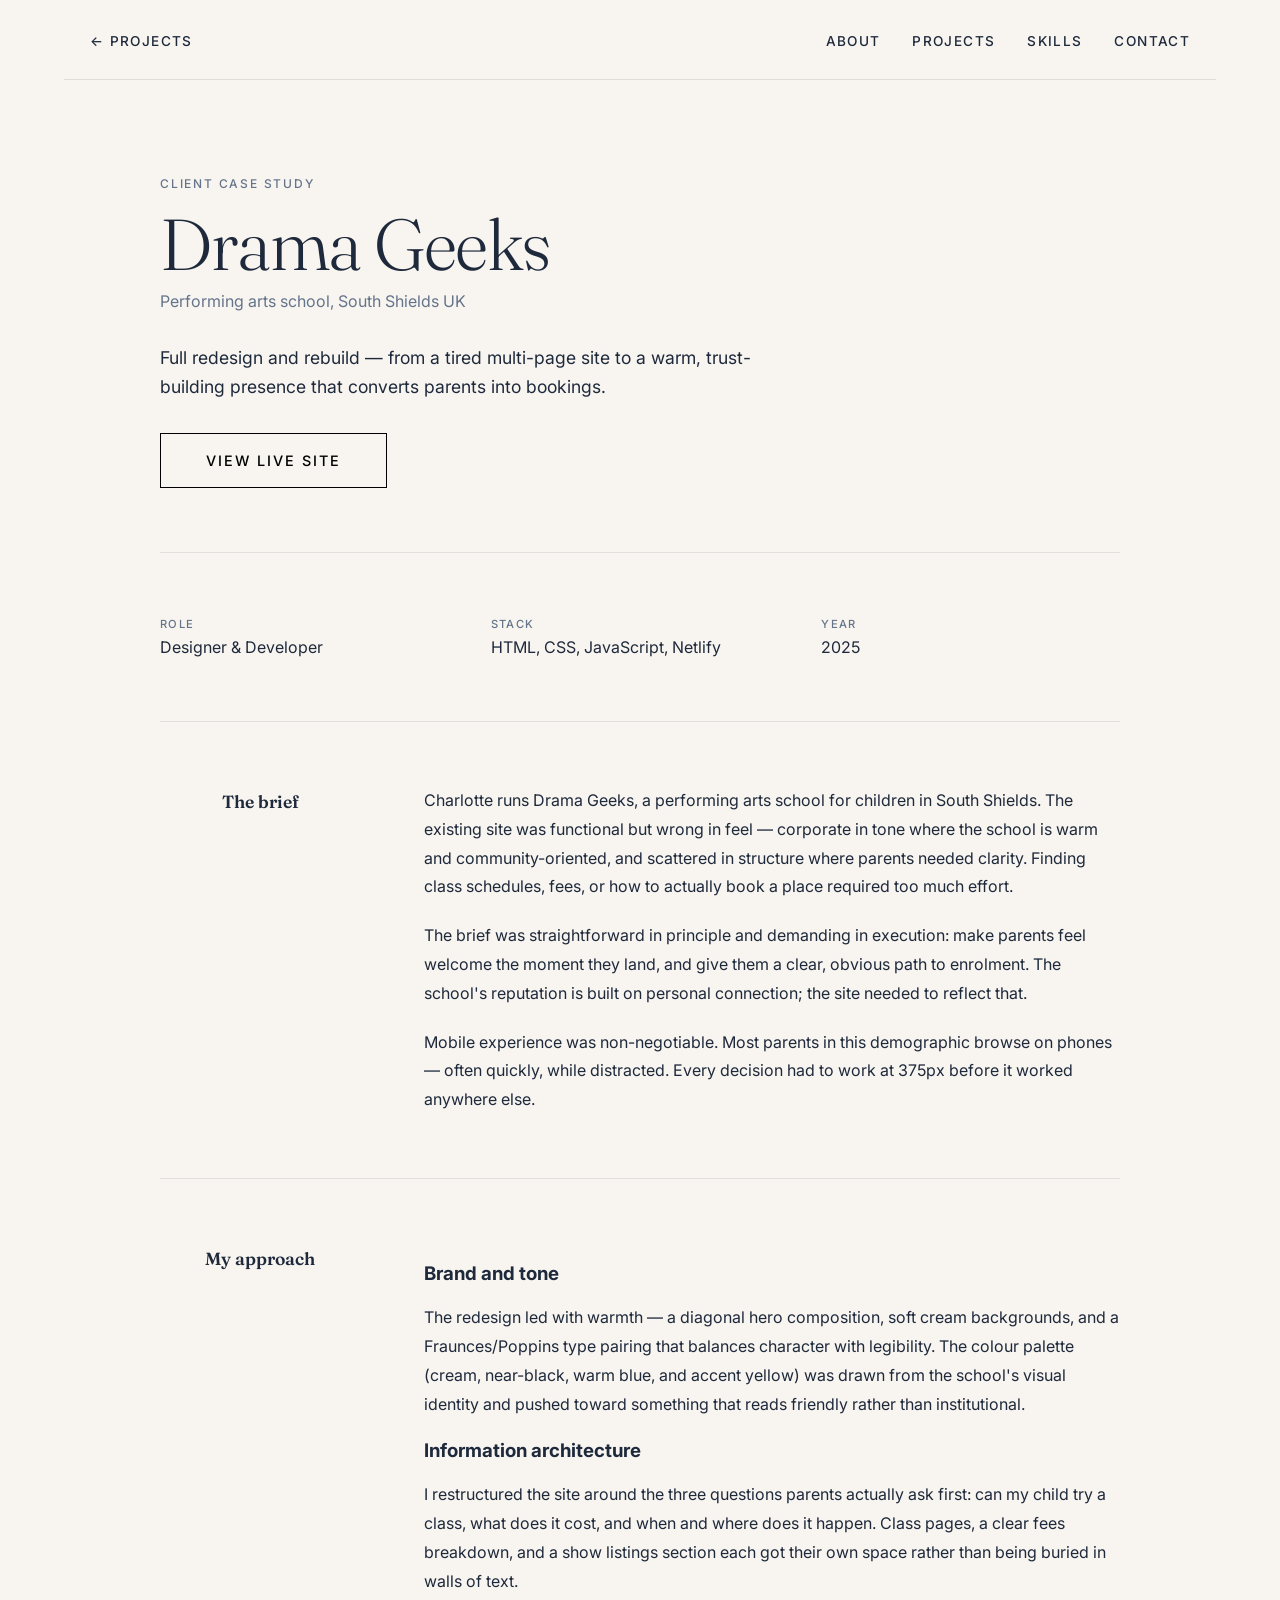
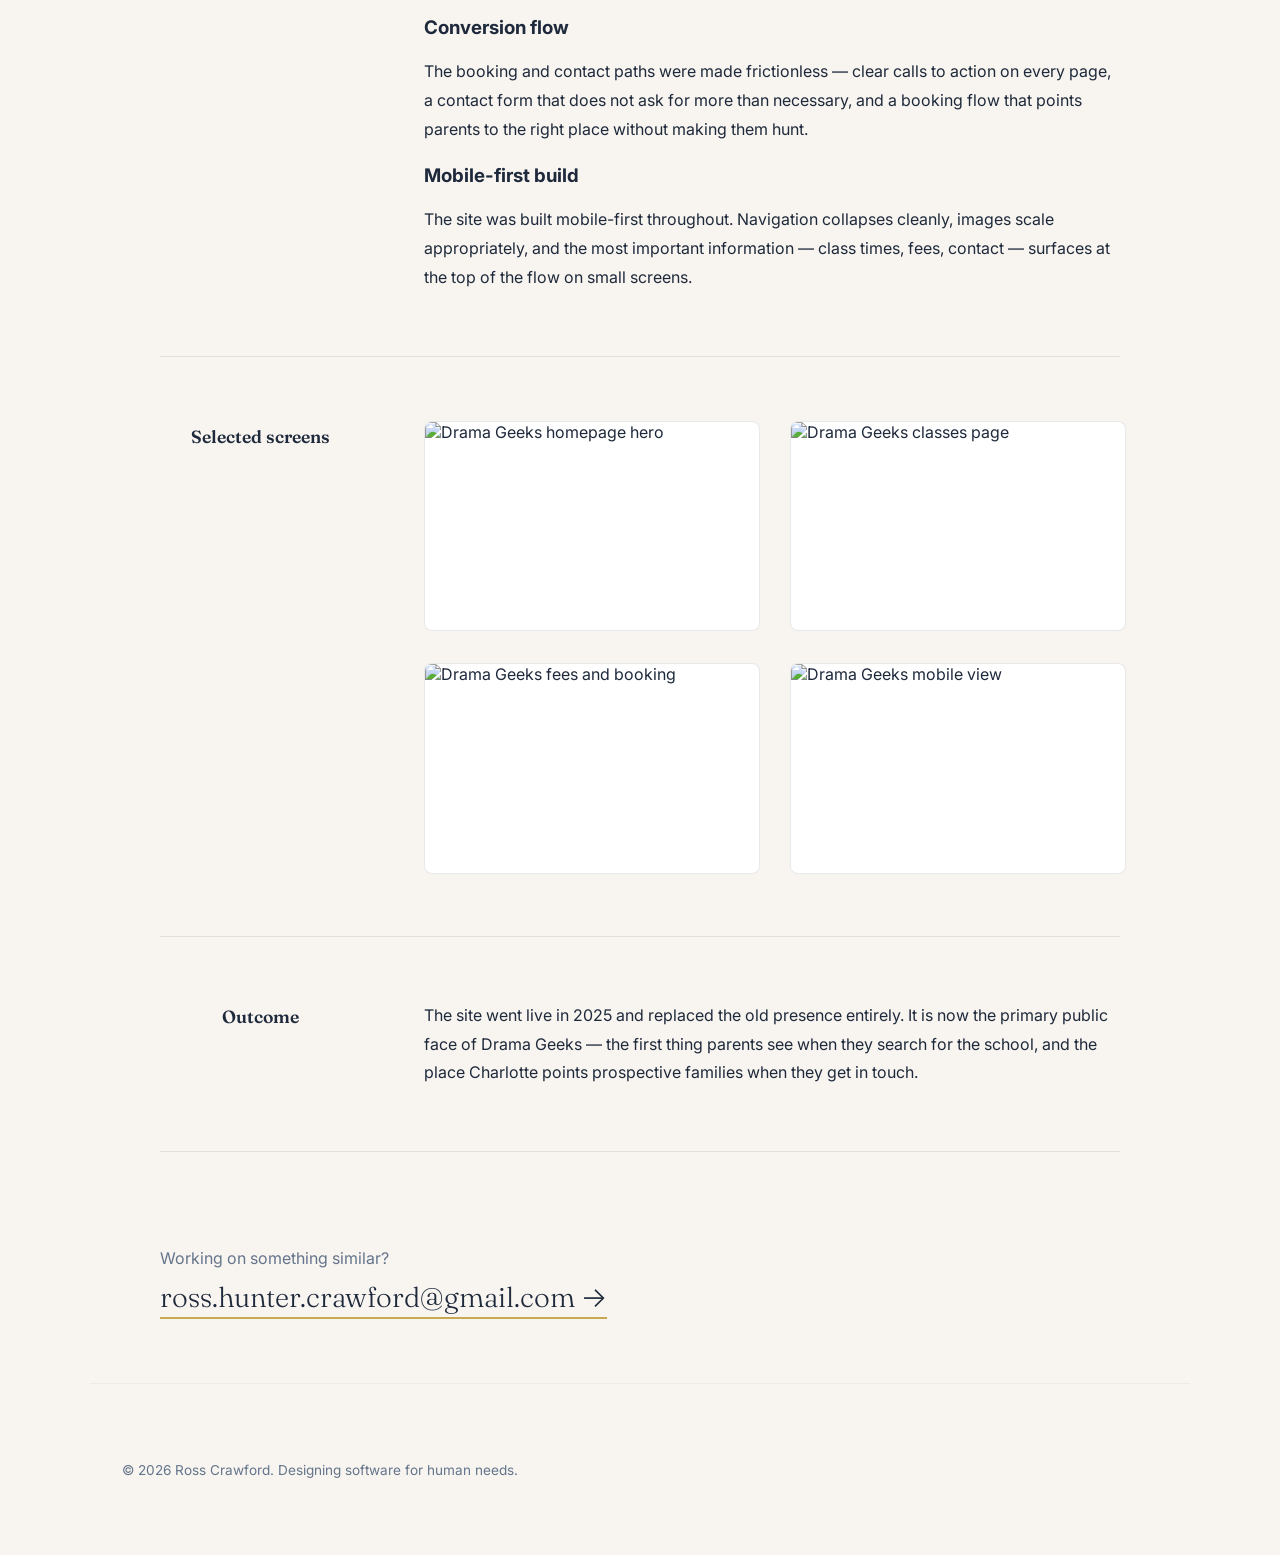
==== case-study-drama-geeks.html @ 5865de26 "moving to laptop" ====
<!DOCTYPE html>
<html lang="en">
<head>
	<meta charset="UTF-8">
	<meta name="viewport" content="width=device-width, initial-scale=1.0">
	<title>Drama Geeks — Case Study · Ross Crawford</title>

	<!-- Primary Meta -->
	<meta name="description" content="Case study: full redesign and rebuild of the Drama Geeks performing arts school website. Warm, trust-building design for parents, mobile-first build, HTML/CSS/JavaScript.">
	<meta name="author" content="Ross Crawford">

	<!-- Open Graph -->
	<meta property="og:type" content="article">
	<meta property="og:url" content="https://ross-crawford-portfolio.netlify.app/case-study-drama-geeks.html">
	<meta property="og:title" content="Drama Geeks — Case Study · Ross Crawford">
	<meta property="og:description" content="Full redesign and rebuild of a performing arts school website — warm, trust-building design for parents, structured around how families actually decide.">
	<meta property="og:image" content="https://ross-crawford-portfolio.netlify.app/og-image.png">
	<meta property="og:image:width" content="1200">
	<meta property="og:image:height" content="630">

	<!-- Twitter -->
	<meta name="twitter:card" content="summary_large_image">
	<meta name="twitter:title" content="Drama Geeks — Case Study · Ross Crawford">
	<meta name="twitter:description" content="Full redesign and rebuild of a performing arts school website. Warm, trust-building design for parents, mobile-first.">
	<meta name="twitter:image" content="https://ross-crawford-portfolio.netlify.app/og-image.png">

	<!-- Canonical -->
	<link rel="canonical" href="https://ross-crawford-portfolio.netlify.app/case-study-drama-geeks.html">

	<link rel="stylesheet" href="portfolio.css">
	<link rel="stylesheet" href="case-study.css">
	<link rel="preconnect" href="https://fonts.googleapis.com">
	<link rel="preconnect" href="https://fonts.gstatic.com" crossorigin>
	<link href="https://fonts.googleapis.com/css2?family=Fraunces:ital,opsz,wght@0,9..144,300;0,9..144,400;0,9..144,600;0,9..144,900;1,9..144,300;1,9..144,400;1,9..144,600;1,9..144,900&family=Inter:ital,wght@0,200;0,400;0,700;1,200&display=swap" rel="stylesheet">
	<link rel="icon" type="image/svg+xml" href="favicon.svg">
	<link rel="icon" type="image/png" href="favicon.png">
</head>
<body>
	<nav class="navbar" aria-label="Main Navigation">
		<div class="navbar-container">
			<div class="navbar-logo">
				<a href="index.html#projects" class="logo-link">← Projects</a>
			</div>

			<button class="mobile-menu-toggle" aria-label="Open menu" aria-expanded="false">
				<span class="hamburger-line"></span>
				<span class="hamburger-line"></span>
				<span class="hamburger-line"></span>
			</button>

			<ul class="navbar-headers" role="list">
				<li><a href="index.html#about" class="nav-link">About</a></li>
				<li><a href="index.html#projects" class="nav-link">Projects</a></li>
				<li><a href="index.html#skills" class="nav-link">Skills</a></li>
				<li><a href="index.html#contact" class="nav-link">Contact</a></li>
			</ul>
		</div>
	</nav>

	<main class="cs-page">
		<div class="container">

			<!-- Hero -->
			<section class="cs-hero">
				<p class="cs-eyebrow">Client case study</p>
				<h1>Drama Geeks</h1>
				<p class="cs-hero-subtitle">Performing arts school, South Shields UK</p>
				<p class="cs-hero-outcome">Full redesign and rebuild — from a tired multi-page site to a warm, trust-building presence that converts parents into bookings.</p>
				<a href="https://drama-geeks-v2.netlify.app/" class="btn-primary" target="_blank">View live site</a>
			</section>

			<!-- Meta strip -->
			<div class="cs-meta">
				<div class="cs-meta-item">
					<span class="cs-meta-label">Role</span>
					<span class="cs-meta-value">Designer &amp; Developer</span>
				</div>
				<div class="cs-meta-item">
					<span class="cs-meta-label">Stack</span>
					<span class="cs-meta-value">HTML, CSS, JavaScript, Netlify</span>
				</div>
				<div class="cs-meta-item">
					<span class="cs-meta-label">Year</span>
					<span class="cs-meta-value">2025</span>
				</div>
			</div>

			<!-- The brief -->
			<section class="cs-section">
				<h2 class="cs-section-label">The brief</h2>
				<div class="cs-section-body">
					<p>Charlotte runs Drama Geeks, a performing arts school for children in South Shields. The existing site was functional but wrong in feel — corporate in tone where the school is warm and community-oriented, and scattered in structure where parents needed clarity. Finding class schedules, fees, or how to actually book a place required too much effort.</p>
					<p>The brief was straightforward in principle and demanding in execution: make parents feel welcome the moment they land, and give them a clear, obvious path to enrolment. The school's reputation is built on personal connection; the site needed to reflect that.</p>
					<p>Mobile experience was non-negotiable. Most parents in this demographic browse on phones — often quickly, while distracted. Every decision had to work at 375px before it worked anywhere else.</p>
				</div>
			</section>

			<!-- My approach -->
			<section class="cs-section">
				<h2 class="cs-section-label">My approach</h2>
				<div class="cs-section-body">
					<h3>Brand and tone</h3>
					<p>The redesign led with warmth — a diagonal hero composition, soft cream backgrounds, and a Fraunces/Poppins type pairing that balances character with legibility. The colour palette (cream, near-black, warm blue, and accent yellow) was drawn from the school's visual identity and pushed toward something that reads friendly rather than institutional.</p>
					<h3>Information architecture</h3>
					<p>I restructured the site around the three questions parents actually ask first: can my child try a class, what does it cost, and when and where does it happen. Class pages, a clear fees breakdown, and a show listings section each got their own space rather than being buried in walls of text.</p>
					<h3>Conversion flow</h3>
					<p>The booking and contact paths were made frictionless — clear calls to action on every page, a contact form that does not ask for more than necessary, and a booking flow that points parents to the right place without making them hunt.</p>
					<h3>Mobile-first build</h3>
					<p>The site was built mobile-first throughout. Navigation collapses cleanly, images scale appropriately, and the most important information — class times, fees, contact — surfaces at the top of the flow on small screens.</p>
				</div>
			</section>

			<!-- Selected screens -->
			<section class="cs-section">
				<h2 class="cs-section-label">Selected screens</h2>
				<div class="cs-section-body">
					<div class="cs-screens">
						<img src="case-studies/drama-geeks-1.png" alt="Drama Geeks homepage hero" loading="lazy" decoding="async">
						<img src="case-studies/drama-geeks-2.png" alt="Drama Geeks classes page" loading="lazy" decoding="async">
						<img src="case-studies/drama-geeks-3.png" alt="Drama Geeks fees and booking" loading="lazy" decoding="async">
						<img src="case-studies/drama-geeks-4.png" alt="Drama Geeks mobile view" loading="lazy" decoding="async">
					</div>
				</div>
			</section>

			<!-- Outcome -->
			<section class="cs-section">
				<h2 class="cs-section-label">Outcome</h2>
				<div class="cs-section-body">
					<p>The site went live in 2025 and replaced the old presence entirely. It is now the primary public face of Drama Geeks — the first thing parents see when they search for the school, and the place Charlotte points prospective families when they get in touch.</p>
				</div>
			</section>

			<!-- Closing CTA -->
			<div class="cs-cta">
				<p>Working on something similar?</p>
				<a href="mailto:ross.hunter.crawford@gmail.com">ross.hunter.crawford@gmail.com →</a>
			</div>

		</div>
	</main>

	<footer>
		<div class="container">
			<p>&copy; 2026 Ross Crawford. Designing software for human needs.</p>
		</div>
	</footer>

	<script>
		const mobileMenuToggle = document.querySelector('.mobile-menu-toggle');
		const navbarHeaders = document.querySelector('.navbar-headers');

		if (mobileMenuToggle && navbarHeaders) {
			mobileMenuToggle.addEventListener('click', function() {
				const isExpanded = this.getAttribute('aria-expanded') === 'true';
				this.classList.toggle('active');
				navbarHeaders.classList.toggle('active');
				this.setAttribute('aria-expanded', String(!isExpanded));
				this.setAttribute('aria-label', isExpanded ? 'Open menu' : 'Close menu');
			});

			document.addEventListener('click', function(event) {
				const isClickInsideNav = event.target.closest('.navbar-container');
				if (!isClickInsideNav && navbarHeaders.classList.contains('active')) {
					navbarHeaders.classList.remove('active');
					mobileMenuToggle.classList.remove('active');
					mobileMenuToggle.setAttribute('aria-expanded', 'false');
					mobileMenuToggle.setAttribute('aria-label', 'Open menu');
				}
			});
		}
	</script>
</body>
</html>
---- portfolio.css ----
/* ============================================================
   DESIGN TOKENS
   ============================================================ */

:root {
    /* Colours */
    --color-bg:          #F8F5F0;
    --color-ink:         #1E293B;
    --color-ink-muted:   #64748B;
    --color-ink-soft:    #94A3B8;
    --color-accent:      #C8A951;
    --color-surface:     #FFFFFF;
    --color-border:      rgba(30, 41, 59, 0.1);
    --color-border-soft: rgba(30, 41, 59, 0.05);

    /* Typography */
    --font-sans:    'Inter', system-ui, sans-serif;
    --font-display: 'Fraunces', 'Inter', serif;

    /* Spacing scale */
    --space-xs:  0.5rem;
    --space-sm:  1rem;
    --space-md:  2rem;
    --space-lg:  4rem;
    --space-xl:  6rem;
    --space-xxl: 8rem;

    /* Radius */
    --radius-sm: 4px;
    --radius-md: 8px;

    /* Motion */
    --transition-default: 0.3s cubic-bezier(0.165, 0.84, 0.44, 1);
}


/* ============================================================
   BASE
   ============================================================ */

body {
    background-color: var(--color-bg);
    margin: 0;
    font-family: var(--font-sans);
    color: var(--color-ink);
    max-width: 100%;
    overflow-x: hidden;
}

:focus-visible {
    outline: 2px solid var(--color-accent);
    outline-offset: 3px;
    border-radius: 2px;
}


/* ============================================================
   BUTTONS
   ============================================================ */

.btn-primary {
    display: inline-block;
    margin-top: 30px;
    padding: 18px 45px;
    border: 1px solid #000;
    text-decoration: none;
    color: #000;
    font-weight: 500;
    letter-spacing: 2px;
    text-transform: uppercase;
    font-size: 0.9rem;
    transition: all var(--transition-default);
    background-color: transparent;
    cursor: pointer;
}

.btn-primary:hover {
    background-color: #000;
    color: #fff;
}

.btn-ghost {
    display: inline-block;
    padding: 18px 45px;
    border: 1px solid var(--color-ink);
    text-decoration: none;
    color: var(--color-ink);
    font-weight: 500;
    letter-spacing: 2px;
    text-transform: uppercase;
    font-size: 0.9rem;
    transition: all var(--transition-default);
    background-color: transparent;
    cursor: pointer;
}

.btn-ghost:hover {
    background-color: var(--color-accent);
    border-color: var(--color-accent);
    color: var(--color-ink);
}

.btn-small-primary {
    display: inline-block;
    padding: 10px 25px;
    border: 1px solid #000;
    text-decoration: none;
    color: #000;
    font-weight: 500;
    letter-spacing: 1.5px;
    text-transform: uppercase;
    font-size: 0.75rem;
    transition: all var(--transition-default);
    background-color: transparent;
    cursor: pointer;
    margin-right: 10px;
}

.btn-small-primary:hover {
    background-color: #000;
    color: #fff;
}

.btn-small-secondary {
    display: inline-block;
    padding: 10px 25px;
    border: 1px solid var(--color-border);
    text-decoration: none;
    background-color: transparent;
    color: var(--color-ink-muted);
    font-weight: 500;
    letter-spacing: 1.5px;
    text-transform: uppercase;
    font-size: 0.75rem;
    transition: all var(--transition-default);
    cursor: pointer;
}

.btn-small-secondary:hover {
    background-color: transparent;
    color: var(--color-ink);
    border-color: var(--color-ink);
}

.btn-text {
    text-decoration: none;
    color: var(--color-ink);
    font-weight: 600;
    font-size: 0.9rem;
    border-bottom: 1px solid var(--color-accent);
    padding-bottom: 4px;
    transition: all var(--transition-default);
}

.btn-text:hover {
    padding-left: 6px;
    border-bottom-color: var(--color-ink);
}


/* ============================================================
   NAVBAR
   ============================================================ */

.navbar {
    height: 80px;
    background-color: rgba(248, 245, 240, 0.8);
    backdrop-filter: blur(12px);
    position: fixed;
    top: 0;
    width: 100%;
    z-index: 1000;
    display: flex;
    align-items: center;
}

.navbar-container {
    width: 100%;
    max-width: 1100px;
    margin: 0 auto;
    display: flex;
    justify-content: space-between;
    align-items: center;
    padding: 0 var(--space-md);
}

.navbar-headers {
    list-style: none;
    display: flex;
    gap: var(--space-md);
    margin: 0;
    padding: 0;
}

.navbar-logo a,
.nav-link {
    text-decoration: none;
    color: var(--color-ink);
    font-weight: 500;
    text-transform: uppercase;
    letter-spacing: 0.1em;
    font-size: 0.85rem;
    transition: opacity var(--transition-default);
}

.logo-link {
    font-weight: 800;
    letter-spacing: 0.2em;
    position: relative;
}

.nav-link:hover,
.logo-link:hover {
    opacity: 0.6;
}

.navbar::after {
    content: "";
    position: absolute;
    bottom: 0;
    left: 5%;
    width: 90%;
    height: 1px;
    background: #000000;
    opacity: 0.1;
}

.mobile-menu-toggle {
    display: none;
    background: none;
    border: none;
    cursor: pointer;
    padding: var(--space-xs);
    z-index: 1001;
}

.mobile-menu-toggle .hamburger-line {
    display: block;
    width: 28px;
    height: 3px;
    background-color: var(--color-ink);
    margin: 5px 0;
    transition: all var(--transition-default);
    border-radius: 2px;
}

.mobile-menu-toggle.active .hamburger-line:nth-child(1) {
    transform: rotate(45deg) translate(8px, 8px);
}

.mobile-menu-toggle.active .hamburger-line:nth-child(2) {
    opacity: 0;
}

.mobile-menu-toggle.active .hamburger-line:nth-child(3) {
    transform: rotate(-45deg) translate(7px, -7px);
}


/* ============================================================
   HERO
   ============================================================ */

.hero-minimalist {
    background-color: var(--color-bg);
    min-height: 70vh;
    padding-top: 80px;
    display: flex;
    flex-direction: column;
    overflow-x: hidden;
}

.hero-top-left {
    padding-top: 40px;
    display: inline-block;
    margin-left: -20px;
    width: 100%;
    max-width: 100%;
    overflow: hidden;
}

.container {
    max-width: 1200px;
    margin: 0 auto;
    padding: 0 var(--space-md);
}

.hero-editorial-grid {
    display: flex;
    flex-direction: row;
    justify-content: space-between;
    align-items: flex-start;
    height: 70vh;
    padding-top: 100px;
}

.hero-name {
    font-family: var(--font-display);
    font-size: clamp(3rem, 10vw, 7rem);
    font-weight: 300;
    font-optical-sizing: auto;
    color: var(--color-ink);
    letter-spacing: -2px;
    margin: 0;
    line-height: 1;
    white-space: normal;
    word-break: break-word;
    max-width: 100%;
}

.hero-meta {
    font-family: var(--font-sans);
    font-size: clamp(0.85rem, 1.2vw, 1rem);
    letter-spacing: 0.05em;
    color: var(--color-ink-muted);
    margin: 1.5rem 0 0;
    padding: 0;
    display: flex;
    gap: 0.75rem;
    flex-wrap: wrap;
}

.hero-meta .dot {
    color: var(--color-accent);
}

.hero-meta .status {
    color: var(--color-ink);
    font-weight: 500;
}

.hero-bottom-right {
    align-self: flex-end;
    max-width: 400px;
    margin-top: auto;
}

.minimal-growth-card {
    border-top: 1px solid var(--color-ink);
    padding-top: var(--space-md);
}

.hero-lead {
    font-size: 1.25rem;
    color: var(--color-ink);
    font-weight: 500;
    line-height: 1.4;
    margin: 0 0 1rem;
}

.hero-sub {
    font-size: 1rem;
    color: var(--color-ink-muted);
    line-height: 1.7;
    margin: 0 0 var(--space-md);
}

.hero-actions {
    display: flex;
    gap: var(--space-md);
    align-items: center;
    margin-top: var(--space-md);
    flex-wrap: wrap;
}

#home.hero-minimalist {
    padding-left: 40px;
    padding-right: 40px;
    box-sizing: border-box;
}

#home .container {
    padding-left: 0;
}

section {
    padding: var(--space-xl) 0;
}

section h2 {
    font-size: 3rem;
    text-align: center;
    margin-bottom: var(--space-sm);
    color: #8AB4F8;
    font-weight: 700;
}

.section-description {
    text-align: center;
    font-size: 1.2rem;
    color: #5C4A3A;
    max-width: 700px;
    margin: 0 auto var(--space-lg);
    line-height: 1.8;
}

/* Shared heading style for all section headers */
.section-title,
.skills-section h2 {
    font-family: var(--font-display);
    font-size: 2rem;
    font-weight: 600;
    font-optical-sizing: auto;
    letter-spacing: normal;
    color: #000000;
    text-align: left;
    border-left: 6px solid #000000;
    padding-left: 1.5rem;
    margin-bottom: 3rem;
    display: inline-block;
}

.section-title--secondary {
    margin-top: var(--space-xl);
}

/* Skills h2 has no class so needs grid layout overrides separately */
.skills-section h2 {
    grid-column: 1 / -1;
    display: block;
    width: fit-content;
}


/* ============================================================
   PROJECTS
   ============================================================ */

.projects-section {
    text-align: left;
    padding: 40px 0 100px 0;
    background-color: var(--color-bg);
}

.projects-grid--featured {
    display: grid;
    gap: 3rem;
    margin-top: var(--space-md);
}

.projects-grid--secondary {
    display: grid;
    grid-template-columns: repeat(3, 1fr);
    gap: var(--space-md);
    margin-top: var(--space-md);
}

.project-card {
    background: var(--color-surface);
    border: 1px solid var(--color-border-soft);
    border-radius: var(--radius-sm);
    padding: 2.5rem;
    display: flex;
    flex-direction: column;
    box-shadow: 0 4px 6px rgba(0, 0, 0, 0.02);
    transition: transform 0.4s cubic-bezier(0.175, 0.885, 0.32, 1.275),
                box-shadow 0.4s ease;
}

.project-card:hover {
    transform: translateY(-8px);
    box-shadow: 0 15px 35px rgba(30, 41, 59, 0.12);
    border-color: #8C786A;
}

.project-card.has-image .project-image {
    overflow: hidden;
    border-radius: var(--radius-md);
}

.project-card.has-image .project-image img {
    transition: transform 0.6s ease;
}

.project-card.has-image:hover .project-image img {
    transform: scale(1.01);
}

.project-image img {
    width: 100%;
    height: 300px;
    object-fit: cover;
    object-position: top;
    border-radius: var(--radius-md);
    border: 1px solid #E5E1DA;
    transition: transform 0.6s ease;
}

.project-card h3 {
    font-size: 1.5rem;
    color: var(--color-ink);
    font-weight: 700;
    margin-bottom: 0.25rem;
    letter-spacing: -0.5px;
}

.project-subtitle {
    font-size: 0.85rem;
    color: var(--color-ink-muted);
    font-weight: 400;
    margin-bottom: 0.75rem;
    letter-spacing: 0.02em;
}

.project-description {
    color: var(--color-ink-muted);
    font-size: 1rem;
    line-height: 1.7;
    margin-bottom: var(--space-md);
}

.project-tags {
    display: flex;
    flex-wrap: wrap;
    gap: var(--space-xs);
    margin-top: auto;
    margin-bottom: 1.5rem;
}

.tag {
    font-size: 0.7rem;
    text-transform: uppercase;
    letter-spacing: 1px;
    font-weight: 700;
    color: #8AB4F8;
    background: rgba(138, 180, 248, 0.1);
    padding: 4px 10px;
    border-radius: 2px;
}

.project-links {
    display: flex;
    gap: 12px;
    margin-top: 20px;
    margin-bottom: 30px;
    flex-wrap: wrap;
}


/* ============================================================
   TESTIMONIAL
   ============================================================ */

.testimonial-section {
    padding: var(--space-xl) 0;
    background: var(--color-bg);
}

.testimonial {
    border-left: 4px solid var(--color-accent);
    padding-left: 2rem;
    max-width: 700px;
    margin: 0 auto;
}

.testimonial-quote {
    font-family: var(--font-display);
    font-size: 1.5rem;
    font-weight: 400;
    font-style: italic;
    font-optical-sizing: auto;
    line-height: 1.4;
    color: var(--color-ink);
    margin-bottom: 1.5rem;
}

.testimonial-attr {
    display: block;
    font-size: 0.85rem;
    color: var(--color-ink-muted);
    letter-spacing: 0.05em;
    text-transform: uppercase;
}

.testimonial-name {
    font-weight: 600;
    color: var(--color-ink);
    display: block;
}

.testimonial-role {
    display: block;
    margin-top: 0.25rem;
}


/* ============================================================
   SKILLS
   ============================================================ */

.skills-section {
    background-color: var(--color-bg);
    padding: 120px 0;
    border-top: 1px solid var(--color-border-soft);
}

.skills-grid {
    display: grid;
    grid-template-columns: repeat(auto-fit, minmax(250px, 1fr));
    gap: var(--space-md);
    margin-top: var(--space-md);
}

.skill-category {
    background: var(--color-surface);
    padding: var(--space-md);
    border-radius: var(--radius-md);
    border: 1px solid var(--color-border);
    transition: transform var(--transition-default), border-color var(--transition-default);
    position: relative;
    text-align: center;
}

.skill-category::before {
    content: "";
    position: absolute;
    top: 0;
    left: 0;
    width: 100%;
    height: 4px;
    background-color: var(--color-accent);
    border-radius: var(--radius-md) var(--radius-md) 0 0;
    opacity: 0;
    transition: opacity var(--transition-default);
}

.skill-category:hover {
    transform: translateY(-5px);
    border-color: transparent #8C786A #8C786A #8C786A;
}

.skill-category:hover::before {
    opacity: 1;
}

.skill-category h3 {
    font-size: 1.1rem;
    margin-bottom: 1.5rem;
    color: var(--color-ink);
    border-bottom: 1px solid var(--color-border-soft);
    padding-bottom: 0.75rem;
}

.skill-category ul {
    list-style: none;
    padding: 0;
    margin: 0;
}

.skill-category li {
    font-size: 0.9rem;
    padding: var(--space-xs) 0;
    color: var(--color-ink-muted);
    border: none;
    background: none;
}

.skill-category:hover li {
    color: var(--color-ink);
}

.skill-category li::before {
    content: none;
}


/* ============================================================
   ABOUT
   ============================================================ */

.narrow-container {
    max-width: 800px;
    margin: 0 auto;
}

.about-minimal {
    padding: 120px 0;
    background-color: var(--color-bg);
    border-top: 1px solid var(--color-border-soft);
}

.lead-text {
    font-size: 1.5rem;
    color: var(--color-ink);
    line-height: 1.4;
    margin-bottom: var(--space-md);
}

.about-text {
    background: var(--color-surface);
    padding: 2.5rem;
    border-radius: var(--radius-md);
    border: 1px solid var(--color-border);
    transition: transform var(--transition-default), border-color var(--transition-default);
    position: relative;
}

.about-text::before {
    content: "";
    position: absolute;
    top: 0;
    left: 0;
    width: 100%;
    height: 4px;
    background-color: var(--color-accent);
    border-radius: var(--radius-md) var(--radius-md) 0 0;
    opacity: 0;
    transition: opacity var(--transition-default);
}

.about-text:hover {
    transform: translateY(-5px);
    border-color: transparent #8C786A #8C786A #8C786A;
}

.about-text:hover::before {
    opacity: 1;
}

.about-text p {
    margin-bottom: 1.5rem;
    color: var(--color-ink-muted);
}


/* ============================================================
   CONTACT
   ============================================================ */

.contact-section {
    padding: 120px 0 150px 0;
    background-color: var(--color-bg);
}

.contact-content {
    max-width: 700px;
    margin: 0 auto;
    text-align: left;
}

.contact-availability {
    font-family: var(--font-display);
    font-size: 1.5rem;
    font-optical-sizing: auto;
    color: var(--color-ink);
    line-height: 1.4;
    margin-bottom: 1.5rem;
}

.contact-pitch {
    font-size: 1.1rem;
    color: var(--color-ink-muted);
    line-height: 1.7;
    margin-bottom: 2.5rem;
}

.contact-actions {
    display: flex;
    gap: 2rem;
    align-items: center;
    flex-wrap: wrap;
    margin-bottom: 3rem;
}

/* Neutralise the default top margin in row layouts */
.contact-actions .btn-primary,
.hero-actions .btn-primary {
    margin-top: 0;
}

/* Tighter horizontal padding so both buttons fit side-by-side in the hero column */
.hero-actions .btn-primary,
.hero-actions .btn-ghost {
    padding-left: 24px;
    padding-right: 24px;
}

.contact-secondary {
    font-size: 0.9rem;
    color: var(--color-ink-muted);
    display: flex;
    gap: 0.75rem;
    flex-wrap: wrap;
    align-items: center;
}

.contact-secondary a {
    color: inherit;
    text-decoration: underline;
    text-underline-offset: 4px;
    transition: color var(--transition-default);
}

.contact-secondary a:hover {
    color: var(--color-ink);
}

.contact-secondary .dot {
    color: var(--color-accent);
}


/* ============================================================
   FOOTER
   ============================================================ */

footer {
    background-color: var(--color-bg);
    color: var(--color-ink-muted);
    text-align: left;
    padding: var(--space-lg) 0;
    border-top: 1px solid var(--color-border-soft);
    font-size: 0.85rem;
    max-width: 1100px;
    margin: 0 auto;
}


/* ============================================================
   SCROLL REVEAL
   ============================================================ */

html.js-loaded section,
html.js-loaded .project-card {
    opacity: 0;
    transform: translateY(30px);
    transition: all 0.8s cubic-bezier(0.2, 1, 0.3, 1);
}

@media (prefers-reduced-motion: reduce) {
    html.js-loaded section,
    html.js-loaded .project-card {
        opacity: 1;
        transform: none;
        transition: none;
    }
}


/* ============================================================
   RESPONSIVE
   ============================================================ */

@media (min-width: 992px) {
    .project-card.has-image {
        display: flex;
        flex-direction: row;
        align-items: center;
        gap: 3rem;
        grid-column: 1 / -1;
    }

    .project-card.has-image .project-content {
        flex: 1.2;
    }

    .project-card.has-image .project-image {
        flex: 1;
        display: block;
    }

    .project-card.has-image .project-image img {
        width: 100%;
        border-radius: var(--radius-md);
        box-shadow: 0 10px 30px rgba(0, 0, 0, 0.1);
    }

    /* Secondary cards are vertical, not side-by-side */
    .projects-grid--secondary .project-card.has-image {
        flex-direction: column;
        grid-column: auto;
        align-items: stretch;
    }

    .projects-grid--secondary .project-card.has-image .project-content,
    .projects-grid--secondary .project-card.has-image .project-image {
        flex: none;
    }
}

@media (max-width: 1200px) {
    .skills-grid {
        grid-template-columns: repeat(2, 1fr);
    }
}

@media (max-width: 991px) {
    .project-card.has-image {
        flex-direction: column;
    }
}

@media (max-width: 900px) {
    .hero-name {
        letter-spacing: -1px;
    }

    .hero-editorial-grid {
        height: auto;
        min-height: 75vh;
        padding-bottom: var(--space-lg);
    }
}

@media (max-width: 768px) {
    .mobile-menu-toggle {
        display: block;
    }

    .navbar-headers {
        position: fixed;
        top: 70px;
        left: 0;
        right: 0;
        background-color: var(--color-bg);
        border-bottom: 1px solid var(--color-border);
        flex-direction: column;
        padding: var(--space-md);
        gap: 0;
        box-shadow: 0 4px 20px rgba(0, 0, 0, 0.3);
        transform: translateY(-120%);
        transition: transform var(--transition-default);
        max-height: calc(100vh - 70px);
        overflow-y: auto;
        display: flex;
        visibility: hidden;
    }

    .navbar-headers.active {
        transform: translateY(0);
        display: flex;
        visibility: visible;
    }

    .navbar-container {
        max-width: 100%;
    }

    .nav-link {
        width: 100%;
        padding: var(--space-sm) 1.5rem;
        text-align: center;
        font-size: 1.1rem;
        min-height: 56px;
        display: flex;
        align-items: center;
        justify-content: center;
        color: var(--color-ink);
        border-bottom: 1px solid var(--color-border-soft);
    }

    .nav-link:active {
        border-radius: 0;
    }

    .hero-editorial-grid {
        height: auto;
        padding-top: var(--space-md);
        flex-direction: column;
    }

    .hero-top-left {
        left: 0;
        margin-left: 0;
    }

    .hero-bottom-right {
        align-self: flex-start;
    }

    section h2 {
        font-size: 2rem;
    }

    .section-description {
        font-size: 1rem;
        padding: 0 var(--space-sm);
    }

    .projects-section {
        padding: 5rem 0;
    }

    .projects-grid--featured,
    .projects-grid--secondary {
        grid-template-columns: 1fr;
        gap: var(--space-md);
    }

    .project-card {
        padding: 1.5rem;
    }

    .project-card h3 {
        font-size: 1.3rem;
    }

    .project-links {
        flex-direction: column;
        align-items: stretch;
    }

    .skills-grid {
        grid-template-columns: 1fr;
        gap: 1.5rem;
    }

    .skill-category {
        padding: 1.5rem;
    }

    .about-text h3 {
        font-size: 1.5rem;
    }

    .about-text p {
        font-size: 1rem;
    }
}

@media (max-width: 600px) {
    .hero-name {
        letter-spacing: -1px;
        font-size: clamp(2.5rem, 10vw, 4rem);
    }

    .hero-bottom-right {
        align-self: flex-start;
        max-width: 100%;
        width: 100%;
        margin-top: 3rem;
    }
}


/* ============================================================
   REDUCED MOTION
   ============================================================ */

@media (prefers-reduced-motion: reduce) {
    *, *::before, *::after {
        animation-duration: 0.01ms !important;
        animation-iteration-count: 1 !important;
        transition-duration: 0.01ms !important;
        scroll-behavior: auto !important;
    }

    .project-card:hover { transform: none; }
    .project-card.has-image:hover .project-image img { transform: none; }
    .skill-category:hover { transform: none; }
    .about-text:hover { transform: none; }
}

@media (max-width: 480px) {
    .navbar-container {
        padding: 0 var(--space-sm);
    }

    .container {
        padding: 0 var(--space-sm);
    }

    section {
        padding: var(--space-lg) 0;
    }

    section h2 {
        font-size: 1.75rem;
    }

    .project-card {
        padding: 1.25rem;
    }

    .project-card h3 {
        font-size: 1.2rem;
    }

    .project-description {
        font-size: 0.95rem;
    }

    .tag {
        font-size: 0.8rem;
        padding: 0.35rem 0.75rem;
    }

    .contact-link {
        font-size: 0.9rem;
    }

    .skill-category {
        padding: 1.25rem;
    }

    .skill-category h3 {
        font-size: 1.2rem;
    }

    .skill-category li {
        font-size: 0.95rem;
    }

    .about-text h3 {
        font-size: 1.3rem;
    }

    .about-text p {
        font-size: 0.95rem;
        line-height: 1.7;
    }
}
---- case-study.css ----
/* ============================================================
   CASE STUDY — page wrapper and container override
   ============================================================ */

.cs-page {
	padding-top: 80px;
}

.cs-page .container {
	max-width: 960px;
}


/* ============================================================
   HERO
   ============================================================ */

.cs-hero {
	padding: var(--space-xl) 0 var(--space-lg);
	border-bottom: 1px solid var(--color-border);
}

.cs-eyebrow {
	font-family: var(--font-sans);
	font-size: 0.75rem;
	font-weight: 500;
	text-transform: uppercase;
	letter-spacing: 0.15em;
	color: var(--color-ink-muted);
	margin: 0 0 var(--space-sm);
}

.cs-hero h1 {
	font-family: var(--font-display);
	font-size: clamp(2.5rem, 7vw, 4.5rem);
	font-weight: 300;
	font-optical-sizing: auto;
	letter-spacing: -1.5px;
	color: var(--color-ink);
	line-height: 1.05;
	margin: 0 0 var(--space-xs);
}

.cs-hero-subtitle {
	font-size: 1rem;
	color: var(--color-ink-muted);
	margin: 0 0 var(--space-md);
}

.cs-hero-outcome {
	font-size: 1.1rem;
	line-height: 1.65;
	color: var(--color-ink);
	max-width: 640px;
	margin: 0 0 var(--space-md);
}

/* Override the top margin that btn-primary carries from portfolio.css */
.cs-hero .btn-primary {
	margin-top: 0;
}


/* ============================================================
   META STRIP
   ============================================================ */

.cs-meta {
	display: grid;
	grid-template-columns: repeat(3, 1fr);
	gap: var(--space-md);
	padding: var(--space-lg) 0;
	border-bottom: 1px solid var(--color-border);
}

.cs-meta-item {
	display: flex;
	flex-direction: column;
	gap: 0.4rem;
}

.cs-meta-label {
	font-size: 0.7rem;
	font-weight: 500;
	text-transform: uppercase;
	letter-spacing: 0.12em;
	color: var(--color-ink-muted);
}

.cs-meta-value {
	font-size: 1rem;
	color: var(--color-ink);
}


/* ============================================================
   SECTIONS — two-column label / body layout
   ============================================================ */

.cs-section {
	display: grid;
	grid-template-columns: 200px 1fr;
	gap: var(--space-lg);
	padding: var(--space-lg) 0;
	border-bottom: 1px solid var(--color-border);
	align-items: start;
}

.cs-section-label {
	font-family: var(--font-display);
	font-size: 1.1rem;
	font-weight: 600;
	font-optical-sizing: auto;
	color: var(--color-ink);
	margin: 0;
	padding-top: 5px;
	position: sticky;
	top: 100px;
}

.cs-section-body p {
	font-size: 1rem;
	line-height: 1.8;
	color: var(--color-ink);
	margin: 0 0 1.25rem;
}

.cs-section-body p:last-child {
	margin-bottom: 0;
}

.cs-section-body h4 {
	font-size: 0.7rem;
	font-weight: 600;
	text-transform: uppercase;
	letter-spacing: 0.12em;
	color: var(--color-accent);
	margin: 1.75rem 0 0.5rem;
}

.cs-section-body h4:first-child {
	margin-top: 0;
}


/* ============================================================
   SELECTED SCREENS
   ============================================================ */

.cs-screens {
	display: grid;
	grid-template-columns: repeat(2, 1fr);
	gap: var(--space-md);
}

.cs-screens img {
	width: 100%;
	display: block;
	border-radius: var(--radius-md);
	border: 1px solid var(--color-border);
	background-color: var(--color-surface);
	aspect-ratio: 16 / 10;
	object-fit: cover;
}


/* ============================================================
   CLOSING CTA
   ============================================================ */

.cs-cta {
	padding: var(--space-xl) 0 var(--space-lg);
	display: flex;
	flex-direction: column;
	align-items: flex-start;
	gap: 0.75rem;
}

.cs-cta p {
	font-size: 1rem;
	color: var(--color-ink-muted);
	margin: 0;
}

.cs-cta a {
	font-family: var(--font-display);
	font-size: clamp(1.25rem, 3vw, 1.75rem);
	font-weight: 300;
	font-optical-sizing: auto;
	color: var(--color-ink);
	text-decoration: none;
	border-bottom: 2px solid var(--color-accent);
	padding-bottom: 3px;
	transition: all var(--transition-default);
}

.cs-cta a:hover {
	border-bottom-color: var(--color-ink);
}


/* ============================================================
   RESPONSIVE
   ============================================================ */

@media (max-width: 768px) {
	.cs-meta {
		grid-template-columns: repeat(2, 1fr);
	}

	.cs-section {
		grid-template-columns: 1fr;
		gap: var(--space-sm);
	}

	.cs-section-label {
		position: static;
	}

	.cs-screens {
		grid-template-columns: 1fr;
	}
}

@media (max-width: 480px) {
	.cs-meta {
		grid-template-columns: 1fr;
	}
}
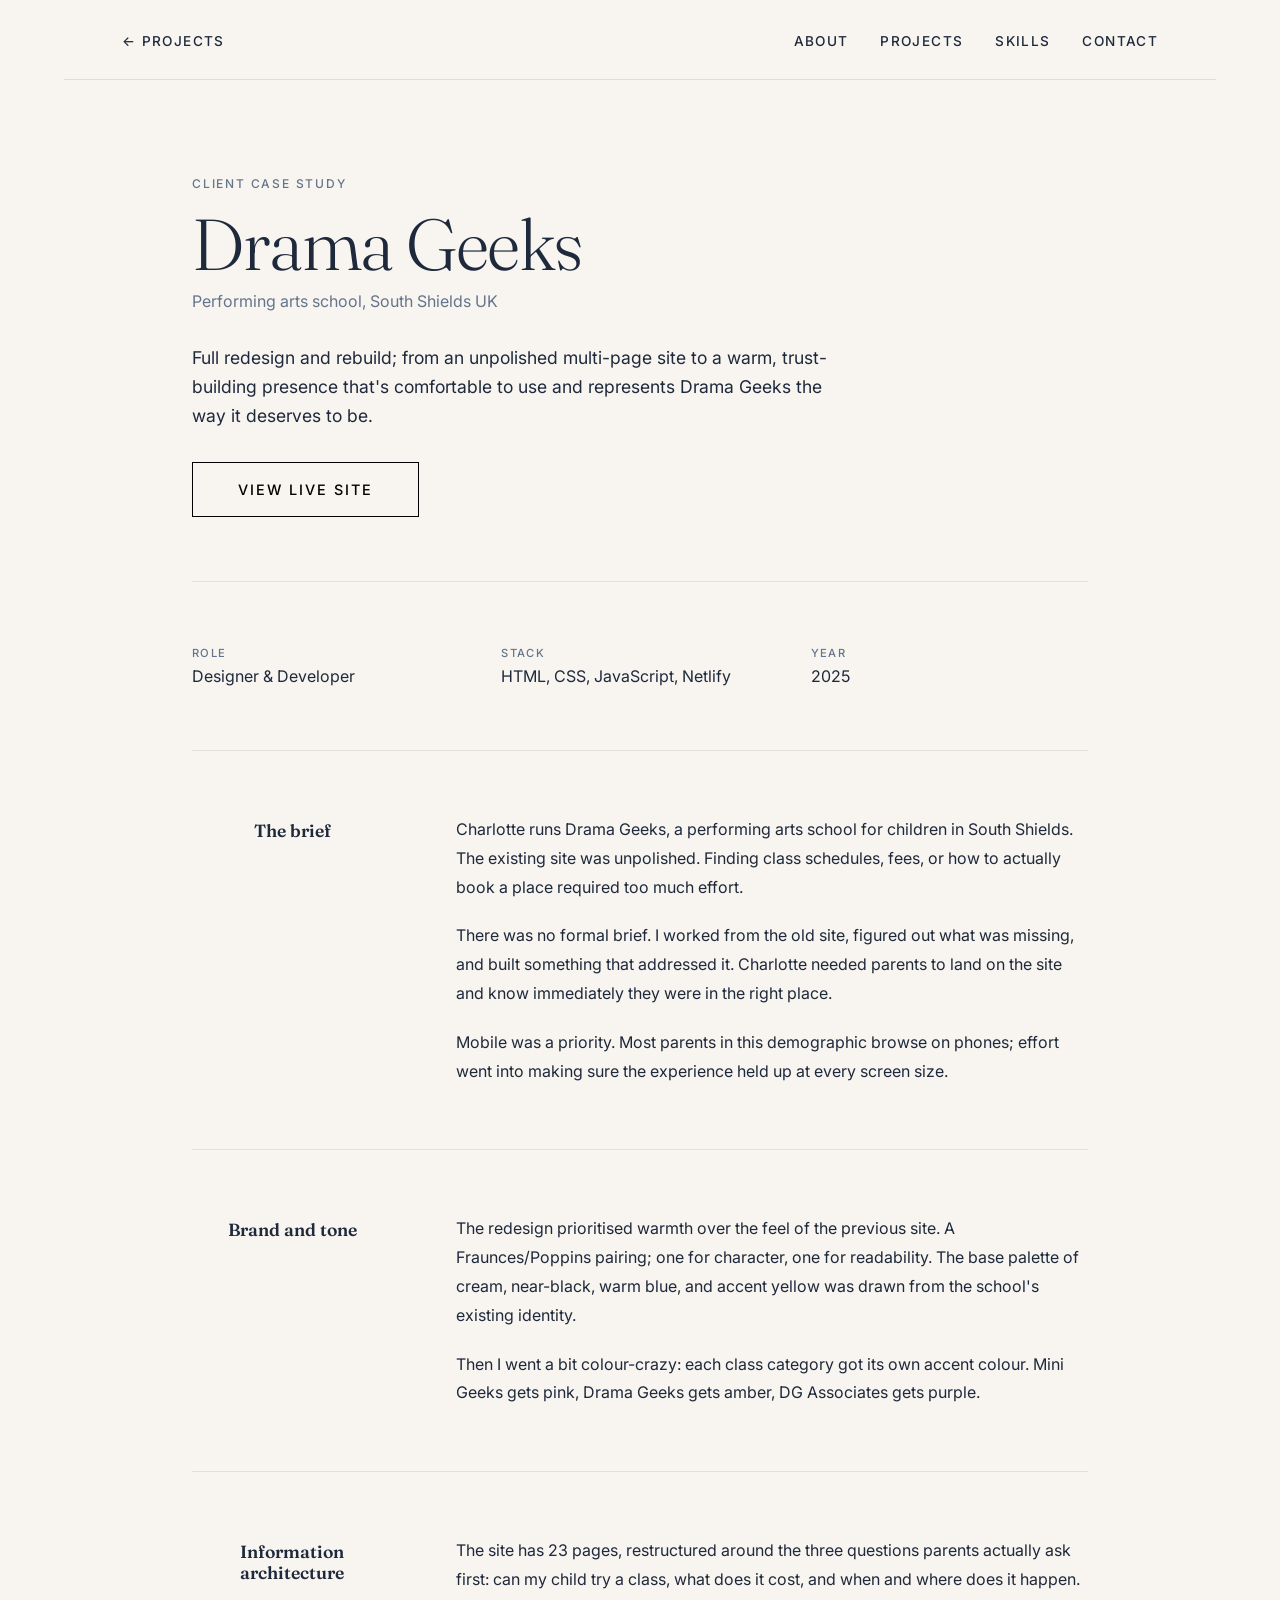
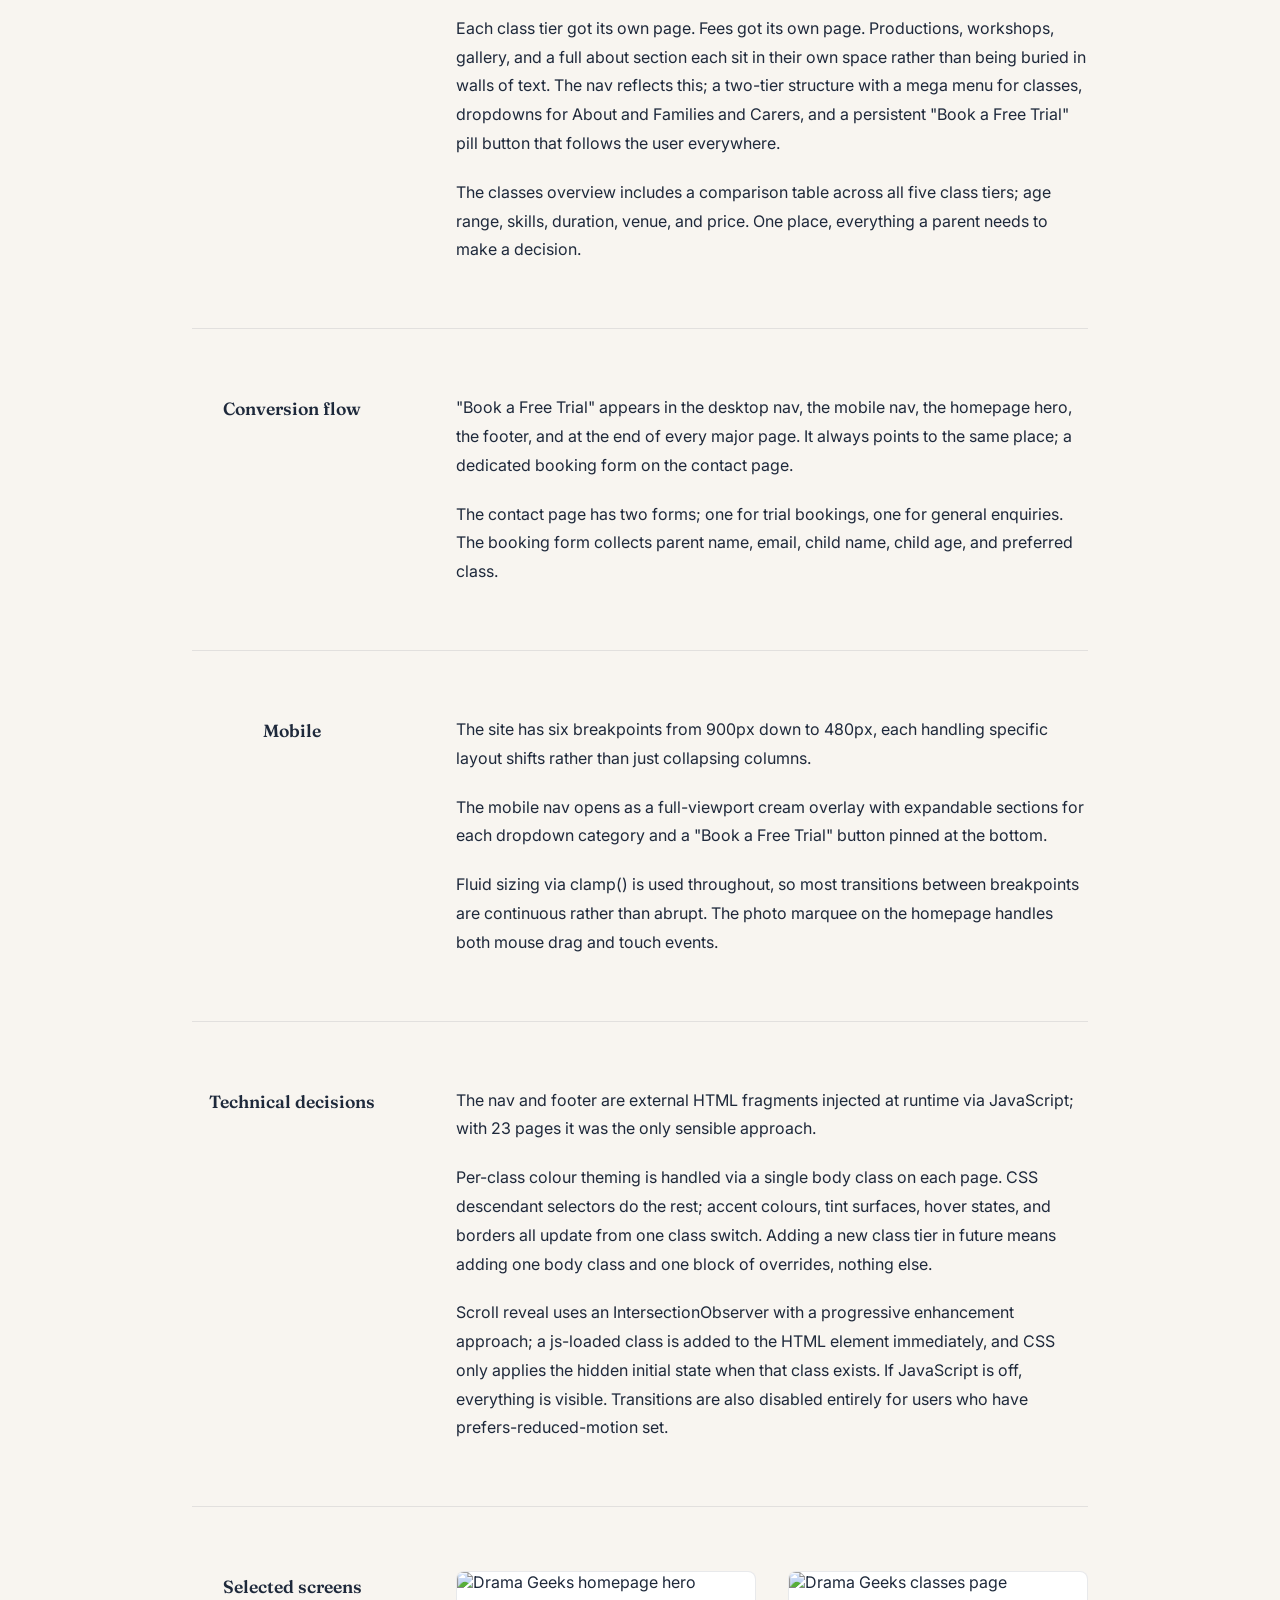
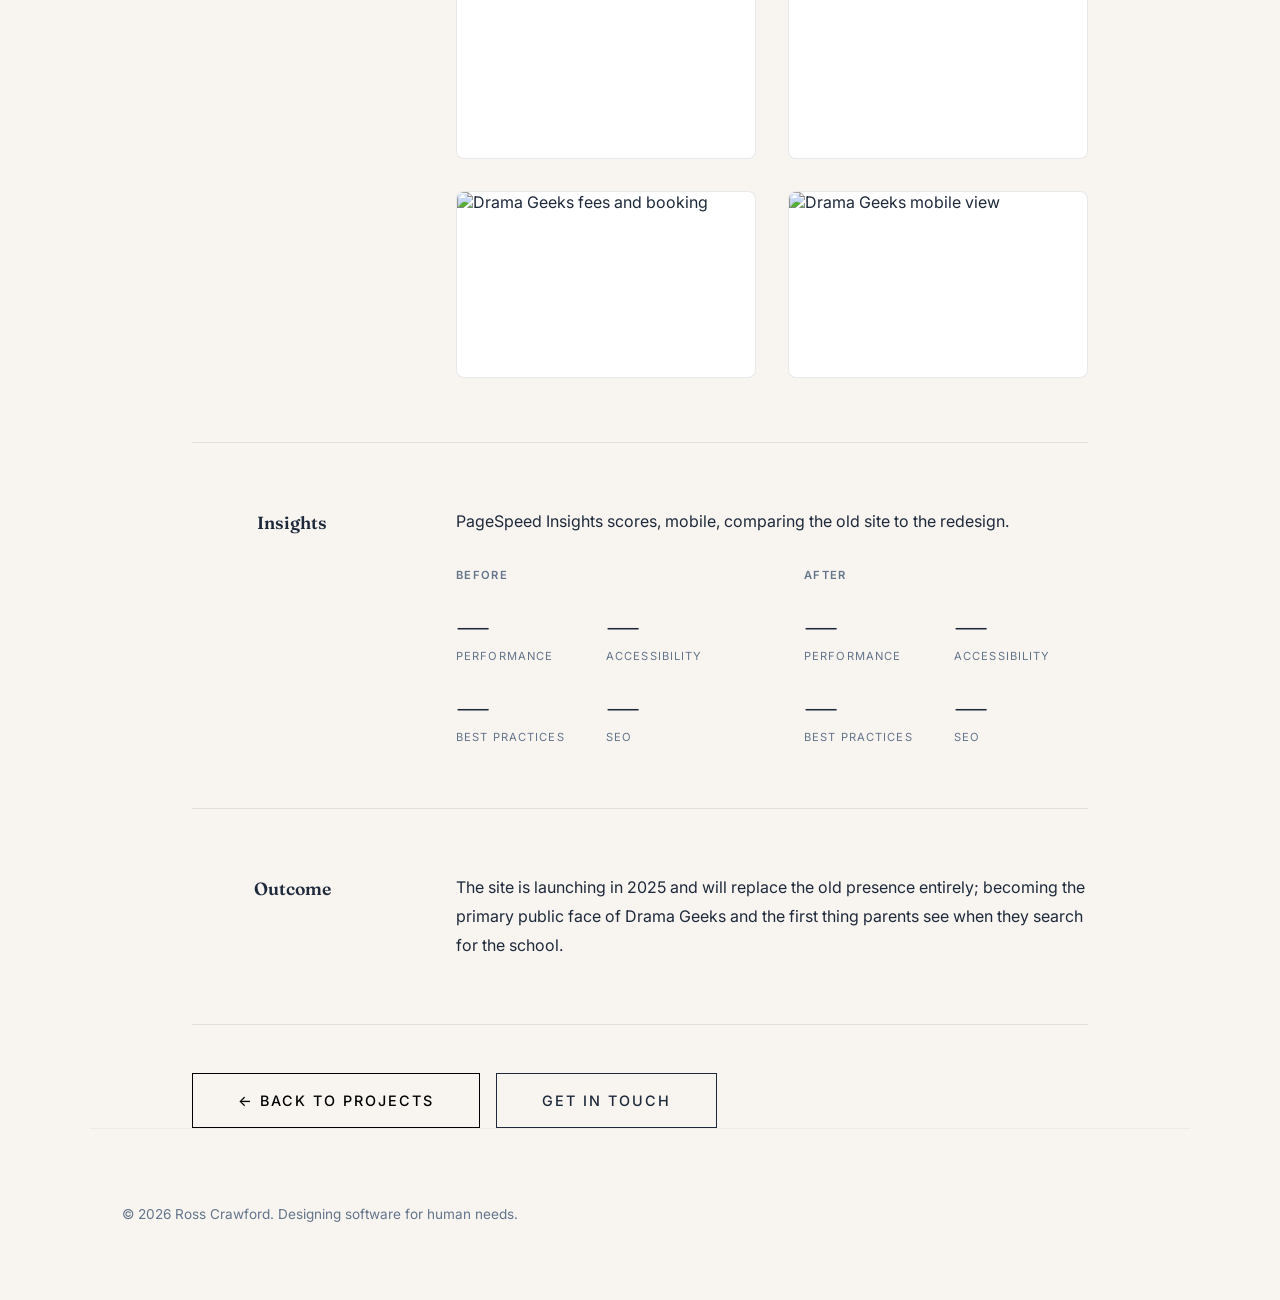
==== commit 76fc3b68: "just before big prompt changes to left navbar (just updated left navbar) [skip ci]" ====
--- a/case-study-drama-geeks.html
+++ b/case-study-drama-geeks.html
@@ -65,7 +65,7 @@
 				<p class="cs-eyebrow">Client case study</p>
 				<h1>Drama Geeks</h1>
 				<p class="cs-hero-subtitle">Performing arts school, South Shields UK</p>
-				<p class="cs-hero-outcome">Full redesign and rebuild — from a tired multi-page site to a warm, trust-building presence that converts parents into bookings.</p>
+				<p class="cs-hero-outcome">Full redesign and rebuild; from an unpolished multi-page site to a warm, trust-building presence that's comfortable to use and represents Drama Geeks the way it deserves to be.</p>
 				<a href="https://drama-geeks-v2.netlify.app/" class="btn-primary" target="_blank">View live site</a>
 			</section>
 
@@ -89,24 +89,57 @@
 			<section class="cs-section">
 				<h2 class="cs-section-label">The brief</h2>
 				<div class="cs-section-body">
-					<p>Charlotte runs Drama Geeks, a performing arts school for children in South Shields. The existing site was functional but wrong in feel — corporate in tone where the school is warm and community-oriented, and scattered in structure where parents needed clarity. Finding class schedules, fees, or how to actually book a place required too much effort.</p>
-					<p>The brief was straightforward in principle and demanding in execution: make parents feel welcome the moment they land, and give them a clear, obvious path to enrolment. The school's reputation is built on personal connection; the site needed to reflect that.</p>
-					<p>Mobile experience was non-negotiable. Most parents in this demographic browse on phones — often quickly, while distracted. Every decision had to work at 375px before it worked anywhere else.</p>
+					<p>Charlotte runs Drama Geeks, a performing arts school for children in South Shields. The existing site was unpolished. Finding class schedules, fees, or how to actually book a place required too much effort.</p>
+					<p>There was no formal brief. I worked from the old site, figured out what was missing, and built something that addressed it. Charlotte needed parents to land on the site and know immediately they were in the right place.</p>
+					<p>Mobile was a priority. Most parents in this demographic browse on phones; effort went into making sure the experience held up at every screen size.</p>
 				</div>
 			</section>
 
 			<!-- My approach -->
 			<section class="cs-section">
-				<h2 class="cs-section-label">My approach</h2>
-				<div class="cs-section-body">
-					<h3>Brand and tone</h3>
-					<p>The redesign led with warmth — a diagonal hero composition, soft cream backgrounds, and a Fraunces/Poppins type pairing that balances character with legibility. The colour palette (cream, near-black, warm blue, and accent yellow) was drawn from the school's visual identity and pushed toward something that reads friendly rather than institutional.</p>
-					<h3>Information architecture</h3>
-					<p>I restructured the site around the three questions parents actually ask first: can my child try a class, what does it cost, and when and where does it happen. Class pages, a clear fees breakdown, and a show listings section each got their own space rather than being buried in walls of text.</p>
-					<h3>Conversion flow</h3>
-					<p>The booking and contact paths were made frictionless — clear calls to action on every page, a contact form that does not ask for more than necessary, and a booking flow that points parents to the right place without making them hunt.</p>
-					<h3>Mobile-first build</h3>
-					<p>The site was built mobile-first throughout. Navigation collapses cleanly, images scale appropriately, and the most important information — class times, fees, contact — surfaces at the top of the flow on small screens.</p>
+				<h2 class="cs-section-label">Brand and tone</h2>
+				<div class="cs-section-body">
+					<p>The redesign prioritised warmth over the feel of the previous site. A Fraunces/Poppins pairing; one for character, one for readability. The base palette of cream, near-black, warm blue, and accent yellow was drawn from the school's existing identity.</p>
+					<p>Then I went a bit colour-crazy: each class category got its own accent colour. Mini Geeks gets pink, Drama Geeks gets amber, DG Associates gets purple.</p>
+				</div>
+			</section>
+
+			<!-- Information architecture -->
+			<section class="cs-section">
+				<h2 class="cs-section-label">Information architecture</h2>
+				<div class="cs-section-body">
+					<p>The site has 23 pages, restructured around the three questions parents actually ask first: can my child try a class, what does it cost, and when and where does it happen.</p>
+					<p>Each class tier got its own page. Fees got its own page. Productions, workshops, gallery, and a full about section each sit in their own space rather than being buried in walls of text. The nav reflects this; a two-tier structure with a mega menu for classes, dropdowns for About and Families and Carers, and a persistent "Book a Free Trial" pill button that follows the user everywhere.</p>
+					<p>The classes overview includes a comparison table across all five class tiers; age range, skills, duration, venue, and price. One place, everything a parent needs to make a decision.</p>
+				</div>
+			</section>
+
+			<!-- Conversion flow -->
+			<section class="cs-section">
+				<h2 class="cs-section-label">Conversion flow</h2>
+				<div class="cs-section-body">
+					<p>"Book a Free Trial" appears in the desktop nav, the mobile nav, the homepage hero, the footer, and at the end of every major page. It always points to the same place; a dedicated booking form on the contact page.</p>
+					<p>The contact page has two forms; one for trial bookings, one for general enquiries. The booking form collects parent name, email, child name, child age, and preferred class.</p>
+				</div>
+			</section>
+
+			<!-- Mobile -->
+			<section class="cs-section">
+				<h2 class="cs-section-label">Mobile</h2>
+				<div class="cs-section-body">
+					<p>The site has six breakpoints from 900px down to 480px, each handling specific layout shifts rather than just collapsing columns.</p>
+					<p>The mobile nav opens as a full-viewport cream overlay with expandable sections for each dropdown category and a "Book a Free Trial" button pinned at the bottom.</p>
+					<p>Fluid sizing via clamp() is used throughout, so most transitions between breakpoints are continuous rather than abrupt. The photo marquee on the homepage handles both mouse drag and touch events.</p>
+				</div>
+			</section>
+
+			<!-- Technical decisions -->
+			<section class="cs-section">
+				<h2 class="cs-section-label">Technical decisions</h2>
+				<div class="cs-section-body">
+					<p>The nav and footer are external HTML fragments injected at runtime via JavaScript; with 23 pages it was the only sensible approach.</p>
+					<p>Per-class colour theming is handled via a single body class on each page. CSS descendant selectors do the rest; accent colours, tint surfaces, hover states, and borders all update from one class switch. Adding a new class tier in future means adding one body class and one block of overrides, nothing else.</p>
+					<p>Scroll reveal uses an IntersectionObserver with a progressive enhancement approach; a js-loaded class is added to the HTML element immediately, and CSS only applies the hidden initial state when that class exists. If JavaScript is off, everything is visible. Transitions are also disabled entirely for users who have prefers-reduced-motion set.</p>
 				</div>
 			</section>
 
@@ -123,18 +156,70 @@
 				</div>
 			</section>
 
+			<!-- Insights -->
+			<section class="cs-section">
+				<h2 class="cs-section-label">Insights</h2>
+				<div class="cs-section-body">
+					<p>PageSpeed Insights scores, mobile, comparing the old site to the redesign.</p>
+					<div class="cs-metrics">
+						<div class="cs-metric-group">
+							<span class="cs-metric-era">Before</span>
+							<div class="cs-metric-scores">
+								<div class="cs-metric-item">
+									<span class="cs-metric-value">—</span>
+									<span class="cs-metric-name">Performance</span>
+								</div>
+								<div class="cs-metric-item">
+									<span class="cs-metric-value">—</span>
+									<span class="cs-metric-name">Accessibility</span>
+								</div>
+								<div class="cs-metric-item">
+									<span class="cs-metric-value">—</span>
+									<span class="cs-metric-name">Best Practices</span>
+								</div>
+								<div class="cs-metric-item">
+									<span class="cs-metric-value">—</span>
+									<span class="cs-metric-name">SEO</span>
+								</div>
+							</div>
+						</div>
+						<div class="cs-metric-group">
+							<span class="cs-metric-era">After</span>
+							<div class="cs-metric-scores">
+								<div class="cs-metric-item">
+									<span class="cs-metric-value">—</span>
+									<span class="cs-metric-name">Performance</span>
+								</div>
+								<div class="cs-metric-item">
+									<span class="cs-metric-value">—</span>
+									<span class="cs-metric-name">Accessibility</span>
+								</div>
+								<div class="cs-metric-item">
+									<span class="cs-metric-value">—</span>
+									<span class="cs-metric-name">Best Practices</span>
+								</div>
+								<div class="cs-metric-item">
+									<span class="cs-metric-value">—</span>
+									<span class="cs-metric-name">SEO</span>
+								</div>
+							</div>
+						</div>
+					</div>
+				</div>
+			</section>
+
 			<!-- Outcome -->
 			<section class="cs-section">
 				<h2 class="cs-section-label">Outcome</h2>
 				<div class="cs-section-body">
-					<p>The site went live in 2025 and replaced the old presence entirely. It is now the primary public face of Drama Geeks — the first thing parents see when they search for the school, and the place Charlotte points prospective families when they get in touch.</p>
-				</div>
-			</section>
-
-			<!-- Closing CTA -->
-			<div class="cs-cta">
-				<p>Working on something similar?</p>
-				<a href="mailto:ross.hunter.crawford@gmail.com">ross.hunter.crawford@gmail.com →</a>
+					<p>The site is launching in 2025 and will replace the old presence entirely; becoming the primary public face of Drama Geeks and the first thing parents see when they search for the school.</p>
+				</div>
+			</section>
+
+			<!-- Back to projects -->
+			<div class="cs-back">
+				<a href="index.html#projects" class="btn-primary">← Back to projects</a>
+				<a href="index.html#contact" class="btn-ghost">Get in touch</a>
 			</div>
 
 		</div>
@@ -171,4 +256,4 @@
 		}
 	</script>
 </body>
-</html>
+</html>
--- a/portfolio.css
+++ b/portfolio.css
@@ -37,6 +37,14 @@
 /* ============================================================
    BASE
    ============================================================ */
+
+html {
+    scroll-padding-top: 90px;
+}
+
+*, *::before, *::after {
+    box-sizing: border-box;
+}
 
 body {
     background-color: var(--color-bg);
@@ -95,8 +103,8 @@
 }
 
 .btn-ghost:hover {
-    background-color: var(--color-accent);
-    border-color: var(--color-accent);
+    background-color: #8AB4F8;
+    border-color: #8AB4F8;
     color: var(--color-ink);
 }
 
@@ -271,7 +279,7 @@
 }
 
 .hero-top-left {
-    padding-top: 40px;
+    padding-top: 0;
     display: inline-block;
     margin-left: -20px;
     width: 100%;
@@ -291,7 +299,7 @@
     justify-content: space-between;
     align-items: flex-start;
     height: 70vh;
-    padding-top: 100px;
+    padding-top: clamp(var(--space-md), 5vh, var(--space-lg));
 }
 
 .hero-name {
@@ -325,7 +333,6 @@
 }
 
 .hero-meta .status {
-    color: var(--color-ink);
     font-weight: 500;
 }
 
@@ -395,8 +402,7 @@
 }
 
 /* Shared heading style for all section headers */
-.section-title,
-.skills-section h2 {
+.section-title {
     font-family: var(--font-display);
     font-size: 2rem;
     font-weight: 600;
@@ -414,12 +420,6 @@
     margin-top: var(--space-xl);
 }
 
-/* Skills h2 has no class so needs grid layout overrides separately */
-.skills-section h2 {
-    grid-column: 1 / -1;
-    display: block;
-    width: fit-content;
-}
 
 
 /* ============================================================
@@ -430,6 +430,13 @@
     text-align: left;
     padding: 40px 0 100px 0;
     background-color: var(--color-bg);
+}
+
+.projects-section .section-description {
+    text-align: left;
+    margin-left: 0;
+    margin-right: 0;
+    max-width: none;
 }
 
 .projects-grid--featured {
@@ -679,46 +686,144 @@
     border-top: 1px solid var(--color-border-soft);
 }
 
-.lead-text {
-    font-size: 1.5rem;
-    color: var(--color-ink);
-    line-height: 1.4;
-    margin-bottom: var(--space-md);
-}
-
-.about-text {
-    background: var(--color-surface);
-    padding: 2.5rem;
-    border-radius: var(--radius-md);
-    border: 1px solid var(--color-border);
-    transition: transform var(--transition-default), border-color var(--transition-default);
-    position: relative;
-}
-
-.about-text::before {
-    content: "";
-    position: absolute;
-    top: 0;
-    left: 0;
-    width: 100%;
-    height: 4px;
-    background-color: var(--color-accent);
-    border-radius: var(--radius-md) var(--radius-md) 0 0;
+.about-grid {
+    display: grid;
+    grid-template-columns: 1fr 1fr;
+    gap: 3rem;
+    margin-top: 0;
+}
+
+.about-card {
+    border-top: 2px solid var(--color-accent);
+    padding-top: 1.5rem;
+}
+
+.about-card-label {
+    display: block;
+    font-size: 0.7rem;
+    font-weight: 600;
+    text-transform: uppercase;
+    letter-spacing: 0.15em;
+    color: var(--color-ink-muted);
+    margin-bottom: 1.25rem;
+}
+
+.about-card p {
+    font-size: 1.05rem;
+    line-height: 1.75;
+    color: var(--color-ink);
+    margin: 0 0 1rem;
+}
+
+.about-card p:last-child {
+    margin-bottom: 0;
+}
+
+
+/* ============================================================
+   MAIN LAYOUT + SIDEBAR
+   ============================================================ */
+
+.main-layout {
+    display: grid;
+    grid-template-columns: 160px minmax(0, 1fr);
+    align-items: start;
+    max-width: 1280px;
+    margin: 0 auto;
+    padding: 0 var(--space-md);
+}
+
+.main-content {
+    min-width: 0;
+}
+
+.main-content .container {
+    max-width: none;
+    margin: 0;
+    padding: 0;
+}
+
+.main-content .narrow-container {
+    max-width: 640px;
+    margin: 0 auto;
+}
+
+.sidebar-nav {
+    position: sticky;
+    top: 100px;
+    height: fit-content;
+    padding-top: var(--space-xl);
+    padding-right: var(--space-md);
+}
+
+.sidebar-links {
+    list-style: none;
+    margin: 0;
+    padding: 0;
+    display: flex;
+    flex-direction: column;
+    gap: 0.15rem;
+}
+
+.sidebar-links li {
+    display: flex;
+    flex-direction: column;
+}
+
+.sidebar-link {
+    font-family: var(--font-display);
+    font-size: 0.9rem;
+    font-weight: 400;
+    font-optical-sizing: auto;
+    color: var(--color-ink-soft);
+    text-decoration: none;
+    padding: 0.3rem 0;
+    transition: color var(--transition-default), transform var(--transition-default);
+    transform-origin: left center;
+    display: block;
+    line-height: 1.2;
+}
+
+.sidebar-link:hover {
+    color: var(--color-ink-muted);
+}
+
+.sidebar-link.active {
+    color: var(--color-ink);
+    transform: scale(1.1);
+}
+
+.sidebar-sub-links {
+    list-style: none;
+    margin: 0;
+    padding: 0;
+    overflow: hidden;
+    max-height: 0;
     opacity: 0;
-    transition: opacity var(--transition-default);
-}
-
-.about-text:hover {
-    transform: translateY(-5px);
-    border-color: transparent #8C786A #8C786A #8C786A;
-}
-
-.about-text:hover::before {
+    transition: max-height 0.3s ease, opacity 0.25s ease;
+}
+
+li:has(.sidebar-link.active) .sidebar-sub-links {
+    max-height: 80px;
     opacity: 1;
 }
 
-.about-text p {
-    margin-bottom: 1.5rem;
+.sidebar-sublink {
+    display: block;
+    font-family: var(--font-sans);
+    font-size: 0.72rem;
+    color: var(--color-ink-soft);
+    text-decoration: none;
+    padding: 0.2rem 0 0.2rem 0.6rem;
+    transition: color var(--transition-default);
+    letter-spacing: 0.02em;
+}
+
+.sidebar-sublink:hover {
+    color: var(--color-ink-muted);
+}
+
+.sidebar-sublink.active {
     color: var(--color-ink-muted);
 }
 
@@ -953,19 +1058,45 @@
         border-radius: 0;
     }
 
+    .hero-minimalist {
+        min-height: unset;
+    }
+
     .hero-editorial-grid {
         height: auto;
+        min-height: unset;
         padding-top: var(--space-md);
+        padding-bottom: 0;
         flex-direction: column;
+        justify-content: flex-start;
+        gap: var(--space-sm);
     }
 
     .hero-top-left {
         left: 0;
         margin-left: 0;
+        text-align: center;
+    }
+
+    .hero-meta {
+        justify-content: center;
+        margin-top: var(--space-xs);
+    }
+
+    .hero-actions {
+        gap: var(--space-sm);
+    }
+
+    .hero-actions .btn-primary,
+    .hero-actions .btn-ghost {
+        flex: 1;
+        text-align: center;
+        white-space: nowrap;
     }
 
     .hero-bottom-right {
         align-self: flex-start;
+        text-align: left;
     }
 
     section h2 {
@@ -1009,12 +1140,22 @@
         padding: 1.5rem;
     }
 
-    .about-text h3 {
-        font-size: 1.5rem;
-    }
-
-    .about-text p {
-        font-size: 1rem;
+    .about-minimal {
+        padding: var(--space-xs) 0 5rem;
+    }
+
+    .about-grid {
+        grid-template-columns: 1fr;
+        gap: var(--space-md);
+    }
+
+    .main-layout {
+        grid-template-columns: 1fr;
+        padding: 0;
+    }
+
+    .sidebar-nav {
+        display: none;
     }
 }
 
@@ -1028,7 +1169,6 @@
         align-self: flex-start;
         max-width: 100%;
         width: 100%;
-        margin-top: 3rem;
     }
 }
 
@@ -1101,12 +1241,4 @@
         font-size: 0.95rem;
     }
 
-    .about-text h3 {
-        font-size: 1.3rem;
-    }
-
-    .about-text p {
-        font-size: 0.95rem;
-        line-height: 1.7;
-    }
-}
+}
--- a/case-study.css
+++ b/case-study.css
@@ -140,6 +140,56 @@
 
 .cs-section-body h4:first-child {
 	margin-top: 0;
+}
+
+
+/* ============================================================
+   INSIGHTS / METRICS
+   ============================================================ */
+
+.cs-metrics {
+	display: grid;
+	grid-template-columns: 1fr 1fr;
+	gap: var(--space-lg);
+	margin-top: var(--space-md);
+}
+
+.cs-metric-era {
+	display: block;
+	font-size: 0.7rem;
+	font-weight: 600;
+	text-transform: uppercase;
+	letter-spacing: 0.12em;
+	color: var(--color-ink-muted);
+	margin-bottom: 1.25rem;
+}
+
+.cs-metric-scores {
+	display: grid;
+	grid-template-columns: 1fr 1fr;
+	gap: 1.25rem 1rem;
+}
+
+.cs-metric-item {
+	display: flex;
+	flex-direction: column;
+	gap: 0.2rem;
+}
+
+.cs-metric-value {
+	font-family: var(--font-display);
+	font-size: 2.75rem;
+	font-weight: 300;
+	font-optical-sizing: auto;
+	color: var(--color-ink);
+	line-height: 1;
+}
+
+.cs-metric-name {
+	font-size: 0.7rem;
+	text-transform: uppercase;
+	letter-spacing: 0.1em;
+	color: var(--color-ink-muted);
 }
 
 
@@ -199,6 +249,18 @@
 }
 
 
+.cs-back {
+	display: flex;
+	gap: 1rem;
+	margin-top: 3rem;
+	align-items: center;
+}
+
+.cs-back .btn-primary {
+	margin-top: 0;
+}
+
+
 /* ============================================================
    RESPONSIVE
    ============================================================ */
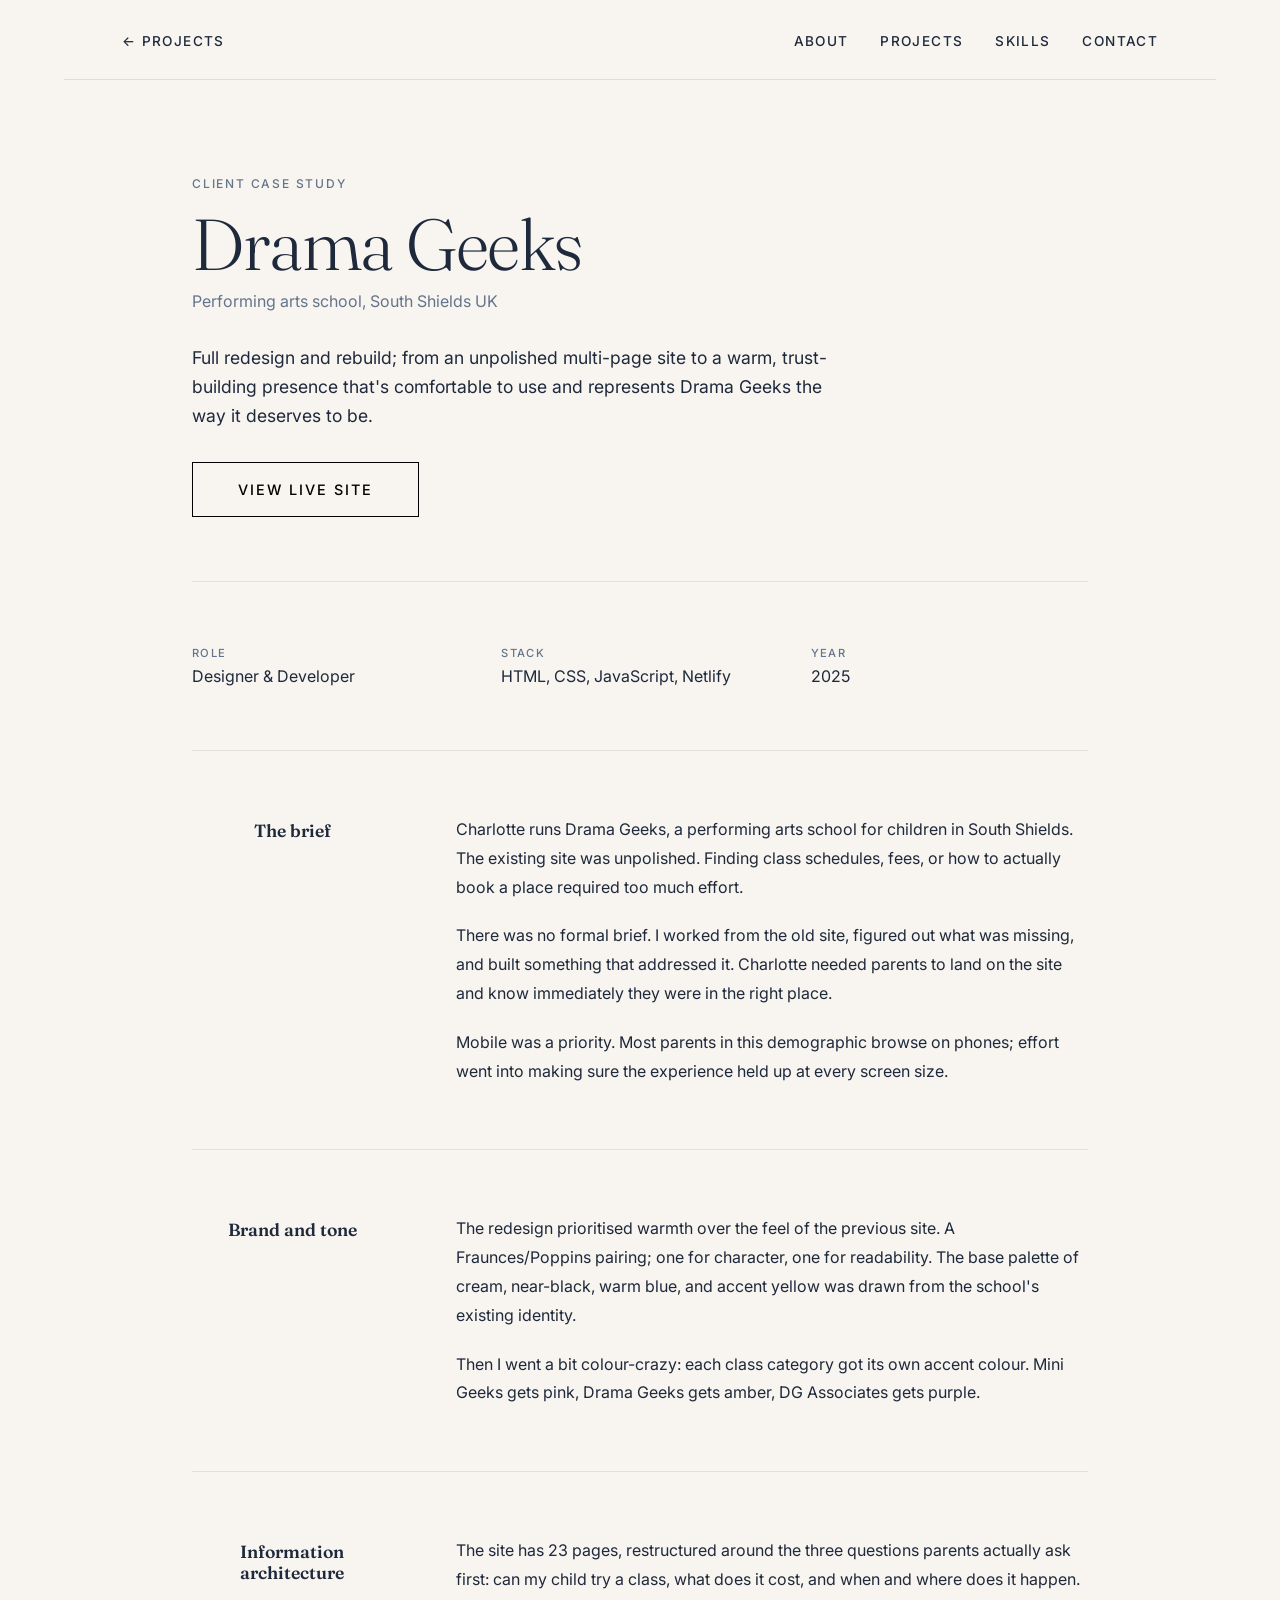
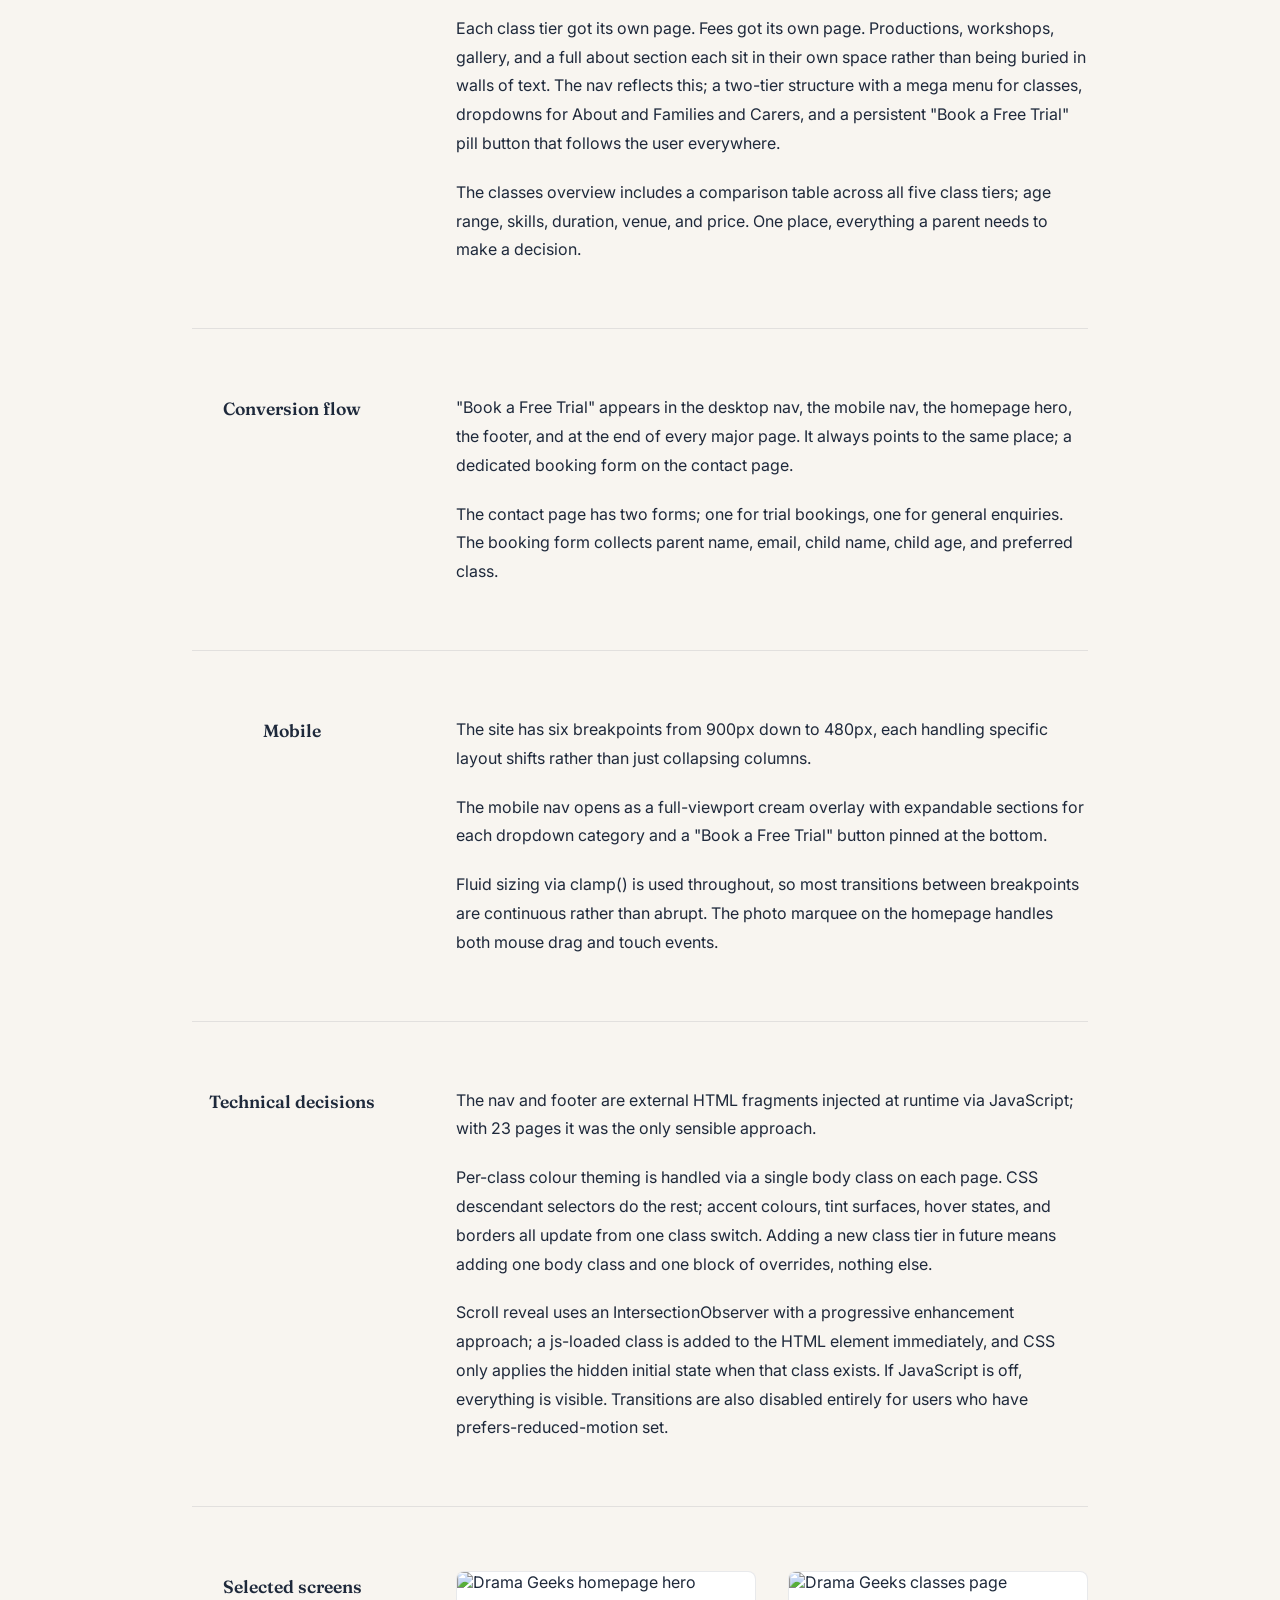
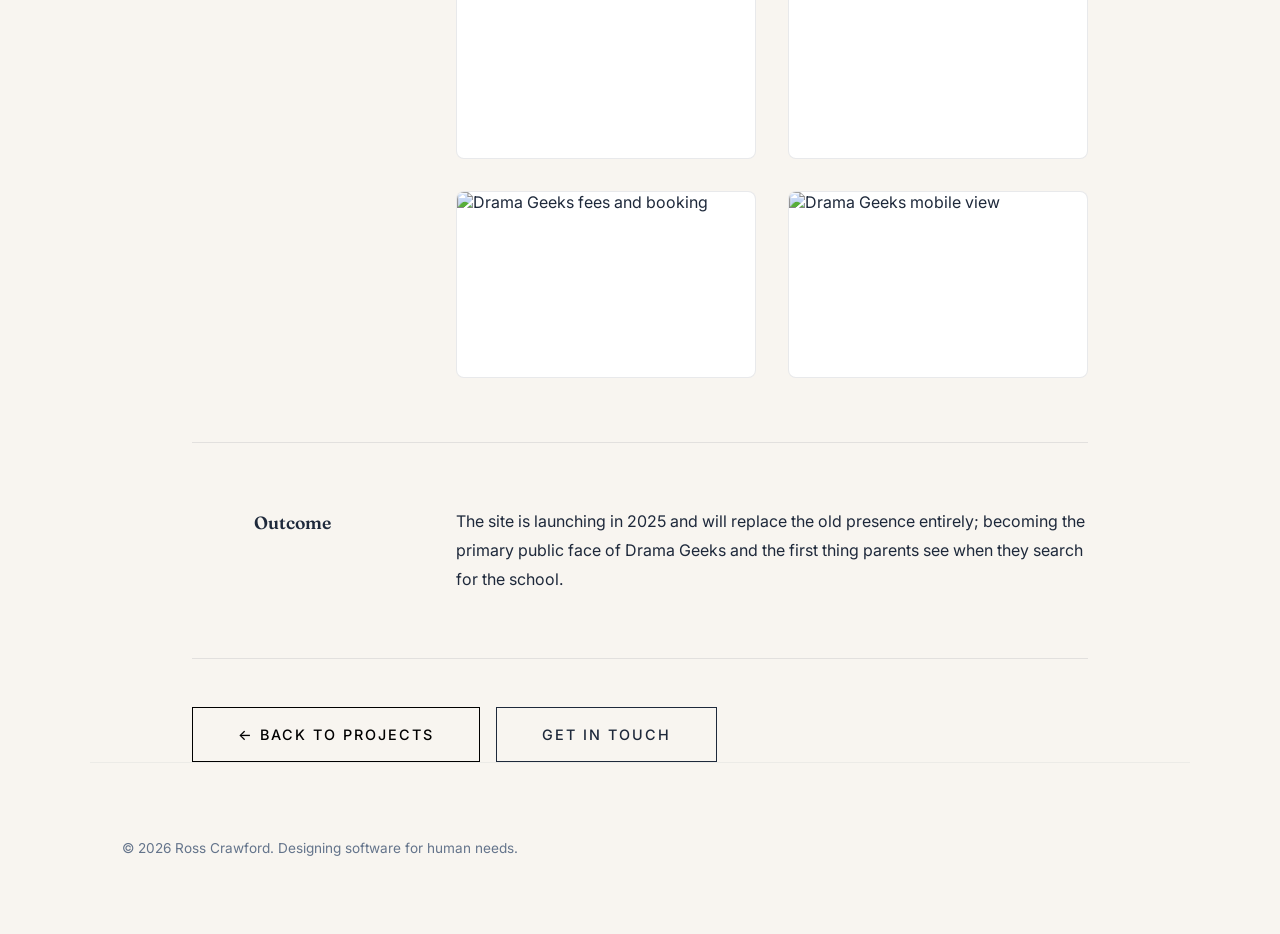
==== commit 07913d19: "clean state before stylistic redesign" ====
--- a/case-study-drama-geeks.html
+++ b/case-study-drama-geeks.html
@@ -156,58 +156,6 @@
 				</div>
 			</section>
 
-			<!-- Insights -->
-			<section class="cs-section">
-				<h2 class="cs-section-label">Insights</h2>
-				<div class="cs-section-body">
-					<p>PageSpeed Insights scores, mobile, comparing the old site to the redesign.</p>
-					<div class="cs-metrics">
-						<div class="cs-metric-group">
-							<span class="cs-metric-era">Before</span>
-							<div class="cs-metric-scores">
-								<div class="cs-metric-item">
-									<span class="cs-metric-value">—</span>
-									<span class="cs-metric-name">Performance</span>
-								</div>
-								<div class="cs-metric-item">
-									<span class="cs-metric-value">—</span>
-									<span class="cs-metric-name">Accessibility</span>
-								</div>
-								<div class="cs-metric-item">
-									<span class="cs-metric-value">—</span>
-									<span class="cs-metric-name">Best Practices</span>
-								</div>
-								<div class="cs-metric-item">
-									<span class="cs-metric-value">—</span>
-									<span class="cs-metric-name">SEO</span>
-								</div>
-							</div>
-						</div>
-						<div class="cs-metric-group">
-							<span class="cs-metric-era">After</span>
-							<div class="cs-metric-scores">
-								<div class="cs-metric-item">
-									<span class="cs-metric-value">—</span>
-									<span class="cs-metric-name">Performance</span>
-								</div>
-								<div class="cs-metric-item">
-									<span class="cs-metric-value">—</span>
-									<span class="cs-metric-name">Accessibility</span>
-								</div>
-								<div class="cs-metric-item">
-									<span class="cs-metric-value">—</span>
-									<span class="cs-metric-name">Best Practices</span>
-								</div>
-								<div class="cs-metric-item">
-									<span class="cs-metric-value">—</span>
-									<span class="cs-metric-name">SEO</span>
-								</div>
-							</div>
-						</div>
-					</div>
-				</div>
-			</section>
-
 			<!-- Outcome -->
 			<section class="cs-section">
 				<h2 class="cs-section-label">Outcome</h2>
--- a/portfolio.css
+++ b/portfolio.css
@@ -37,10 +37,6 @@
 /* ============================================================
    BASE
    ============================================================ */
-
-html {
-    scroll-padding-top: 90px;
-}
 
 *, *::before, *::after {
     box-sizing: border-box;
@@ -402,7 +398,8 @@
 }
 
 /* Shared heading style for all section headers */
-.section-title {
+.section-title,
+.skills-section h2 {
     font-family: var(--font-display);
     font-size: 2rem;
     font-weight: 600;
@@ -420,6 +417,12 @@
     margin-top: var(--space-xl);
 }
 
+/* Skills h2 has no class so needs grid layout overrides separately */
+.skills-section h2 {
+    grid-column: 1 / -1;
+    display: block;
+    width: fit-content;
+}
 
 
 /* ============================================================
@@ -430,13 +433,6 @@
     text-align: left;
     padding: 40px 0 100px 0;
     background-color: var(--color-bg);
-}
-
-.projects-section .section-description {
-    text-align: left;
-    margin-left: 0;
-    margin-right: 0;
-    max-width: none;
 }
 
 .projects-grid--featured {
@@ -690,7 +686,8 @@
     display: grid;
     grid-template-columns: 1fr 1fr;
     gap: 3rem;
-    margin-top: 0;
+    margin-top: var(--space-md);
+    max-width: 960px;
 }
 
 .about-card {
@@ -717,114 +714,6 @@
 
 .about-card p:last-child {
     margin-bottom: 0;
-}
-
-
-/* ============================================================
-   MAIN LAYOUT + SIDEBAR
-   ============================================================ */
-
-.main-layout {
-    display: grid;
-    grid-template-columns: 160px minmax(0, 1fr);
-    align-items: start;
-    max-width: 1280px;
-    margin: 0 auto;
-    padding: 0 var(--space-md);
-}
-
-.main-content {
-    min-width: 0;
-}
-
-.main-content .container {
-    max-width: none;
-    margin: 0;
-    padding: 0;
-}
-
-.main-content .narrow-container {
-    max-width: 640px;
-    margin: 0 auto;
-}
-
-.sidebar-nav {
-    position: sticky;
-    top: 100px;
-    height: fit-content;
-    padding-top: var(--space-xl);
-    padding-right: var(--space-md);
-}
-
-.sidebar-links {
-    list-style: none;
-    margin: 0;
-    padding: 0;
-    display: flex;
-    flex-direction: column;
-    gap: 0.15rem;
-}
-
-.sidebar-links li {
-    display: flex;
-    flex-direction: column;
-}
-
-.sidebar-link {
-    font-family: var(--font-display);
-    font-size: 0.9rem;
-    font-weight: 400;
-    font-optical-sizing: auto;
-    color: var(--color-ink-soft);
-    text-decoration: none;
-    padding: 0.3rem 0;
-    transition: color var(--transition-default), transform var(--transition-default);
-    transform-origin: left center;
-    display: block;
-    line-height: 1.2;
-}
-
-.sidebar-link:hover {
-    color: var(--color-ink-muted);
-}
-
-.sidebar-link.active {
-    color: var(--color-ink);
-    transform: scale(1.1);
-}
-
-.sidebar-sub-links {
-    list-style: none;
-    margin: 0;
-    padding: 0;
-    overflow: hidden;
-    max-height: 0;
-    opacity: 0;
-    transition: max-height 0.3s ease, opacity 0.25s ease;
-}
-
-li:has(.sidebar-link.active) .sidebar-sub-links {
-    max-height: 80px;
-    opacity: 1;
-}
-
-.sidebar-sublink {
-    display: block;
-    font-family: var(--font-sans);
-    font-size: 0.72rem;
-    color: var(--color-ink-soft);
-    text-decoration: none;
-    padding: 0.2rem 0 0.2rem 0.6rem;
-    transition: color var(--transition-default);
-    letter-spacing: 0.02em;
-}
-
-.sidebar-sublink:hover {
-    color: var(--color-ink-muted);
-}
-
-.sidebar-sublink.active {
-    color: var(--color-ink-muted);
 }
 
 
@@ -1148,15 +1037,6 @@
         grid-template-columns: 1fr;
         gap: var(--space-md);
     }
-
-    .main-layout {
-        grid-template-columns: 1fr;
-        padding: 0;
-    }
-
-    .sidebar-nav {
-        display: none;
-    }
 }
 
 @media (max-width: 600px) {
--- a/case-study.css
+++ b/case-study.css
@@ -140,56 +140,6 @@
 
 .cs-section-body h4:first-child {
 	margin-top: 0;
-}
-
-
-/* ============================================================
-   INSIGHTS / METRICS
-   ============================================================ */
-
-.cs-metrics {
-	display: grid;
-	grid-template-columns: 1fr 1fr;
-	gap: var(--space-lg);
-	margin-top: var(--space-md);
-}
-
-.cs-metric-era {
-	display: block;
-	font-size: 0.7rem;
-	font-weight: 600;
-	text-transform: uppercase;
-	letter-spacing: 0.12em;
-	color: var(--color-ink-muted);
-	margin-bottom: 1.25rem;
-}
-
-.cs-metric-scores {
-	display: grid;
-	grid-template-columns: 1fr 1fr;
-	gap: 1.25rem 1rem;
-}
-
-.cs-metric-item {
-	display: flex;
-	flex-direction: column;
-	gap: 0.2rem;
-}
-
-.cs-metric-value {
-	font-family: var(--font-display);
-	font-size: 2.75rem;
-	font-weight: 300;
-	font-optical-sizing: auto;
-	color: var(--color-ink);
-	line-height: 1;
-}
-
-.cs-metric-name {
-	font-size: 0.7rem;
-	text-transform: uppercase;
-	letter-spacing: 0.1em;
-	color: var(--color-ink-muted);
 }
 
 
